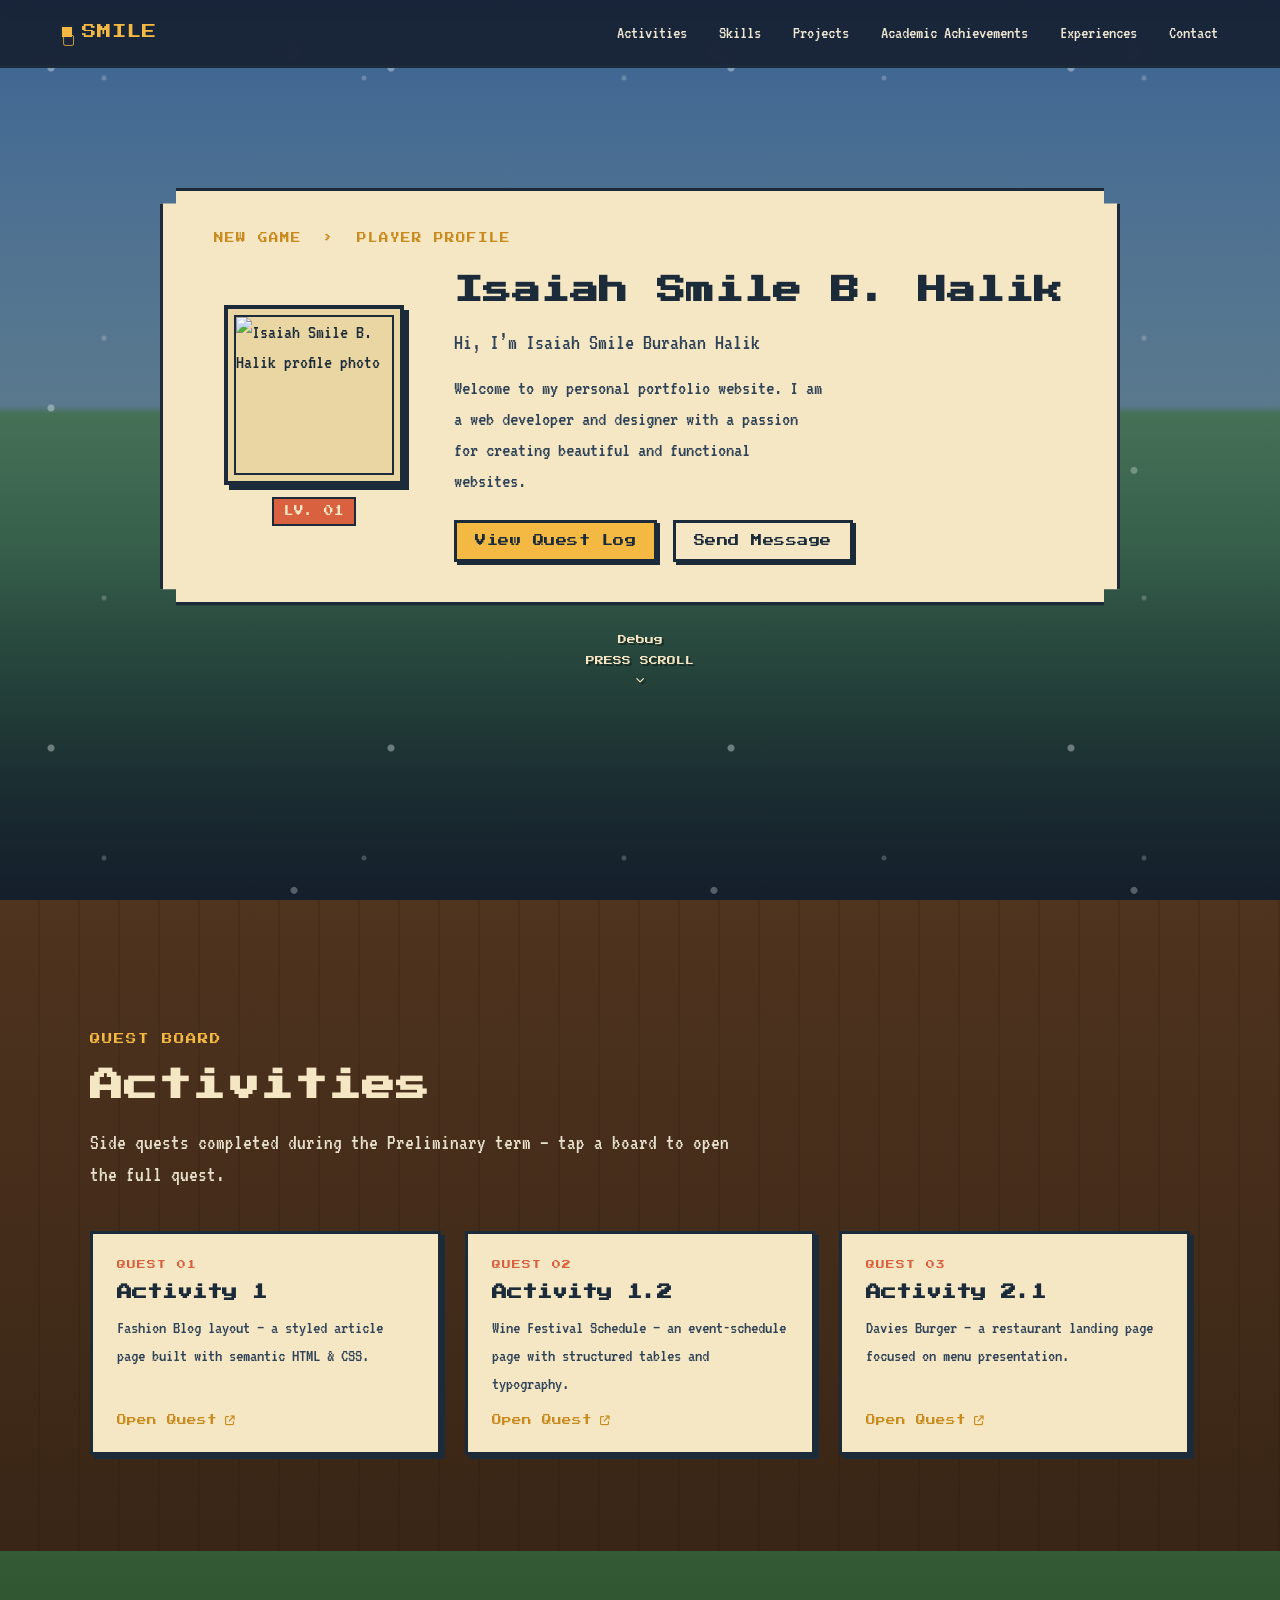
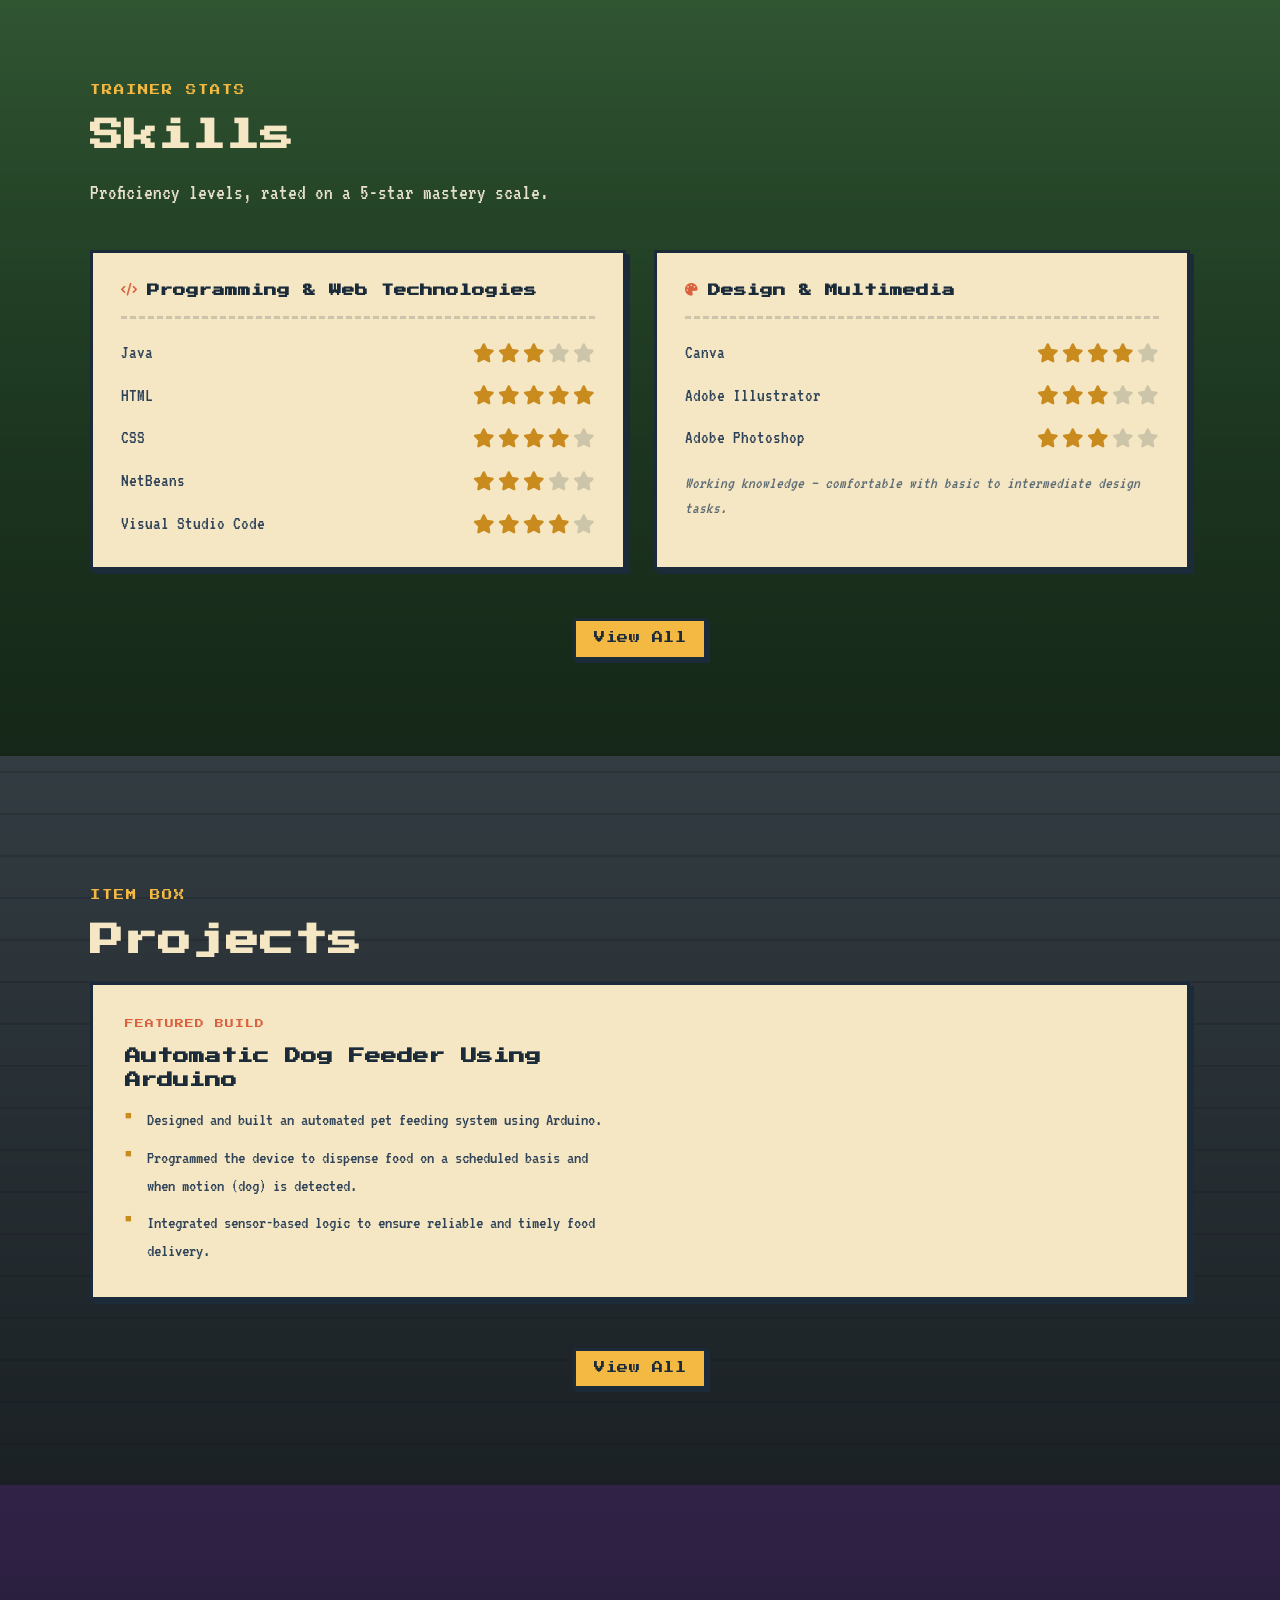
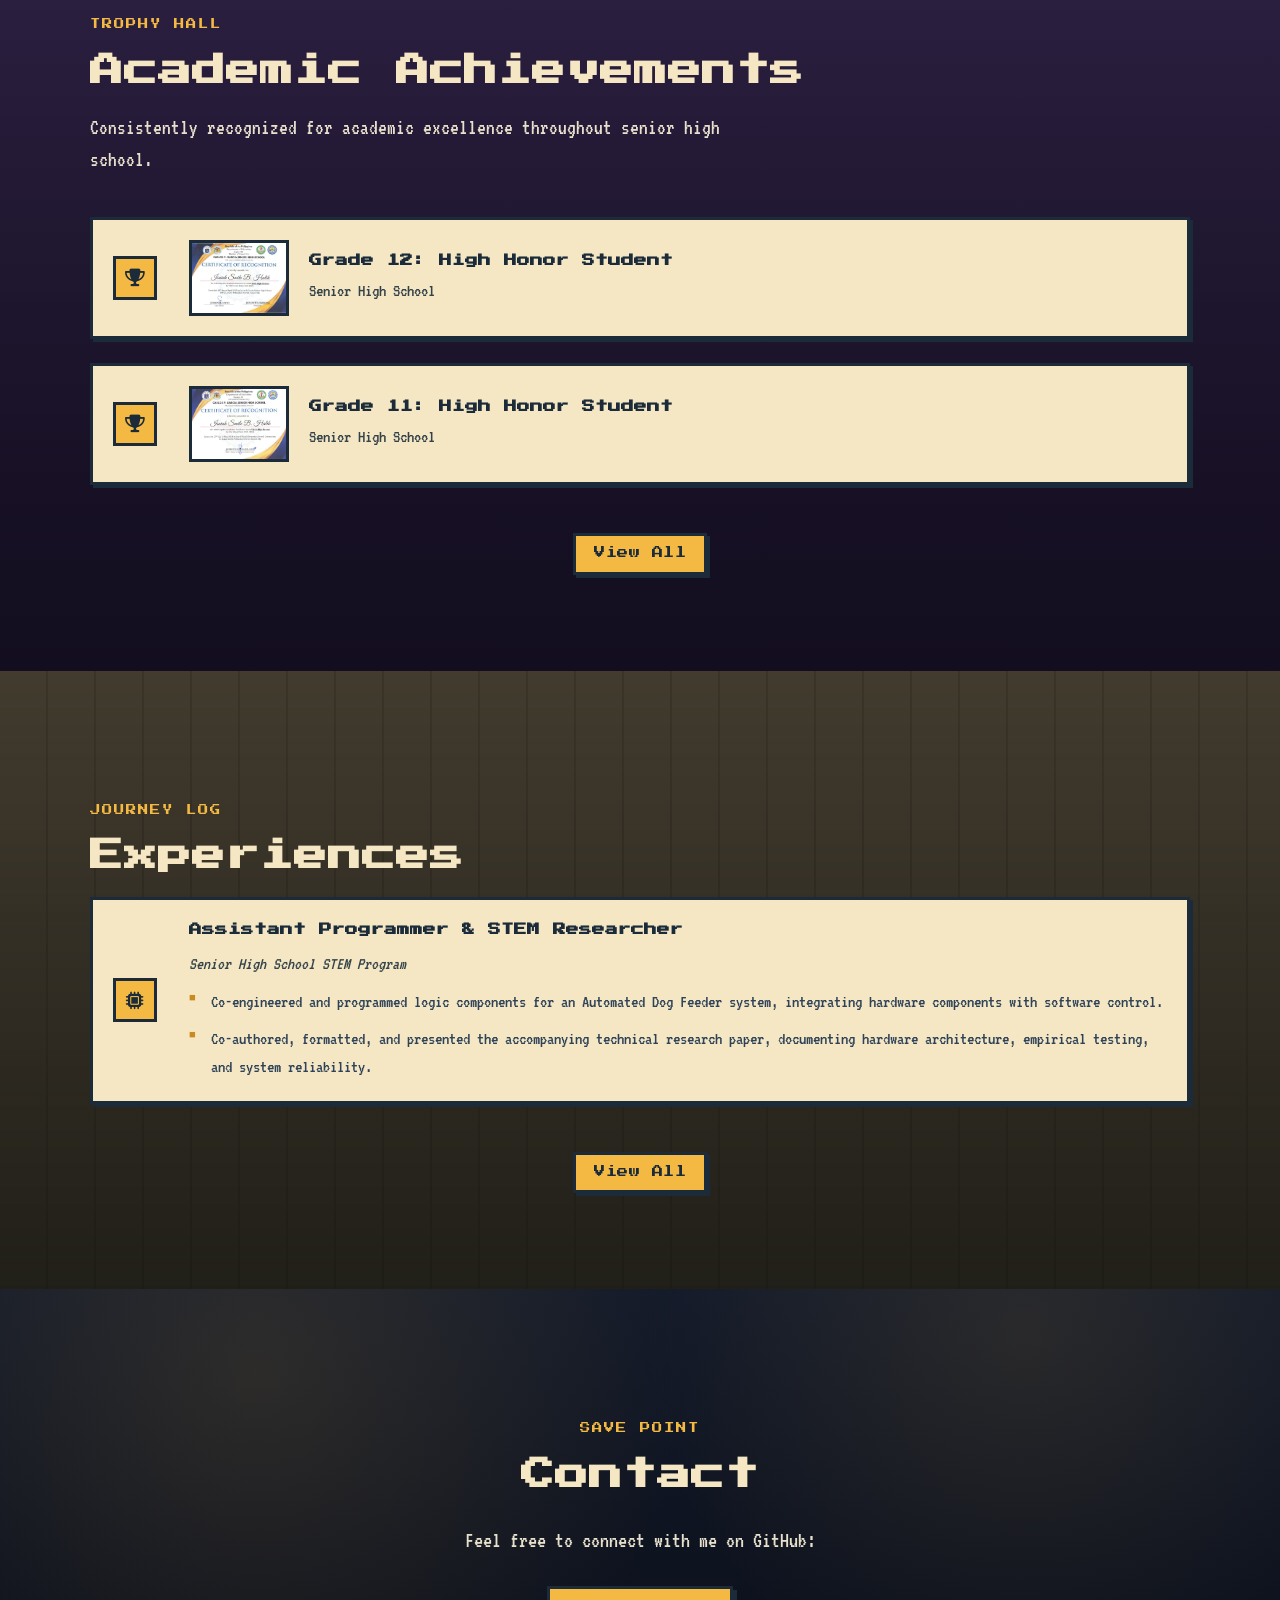
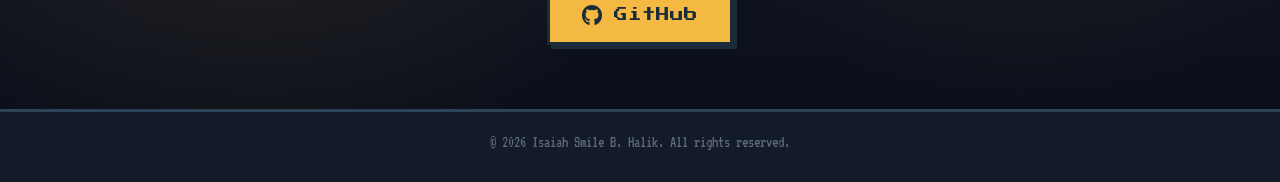
==== index.html @ 8ca6830c "Added pics in achievements. Removed picture placeholder for projects. Fixed issues about 404 error w" ====
<!DOCTYPE html>
<html lang="en">
<head>
<meta charset="UTF-8">
<meta name="viewport" content="width=device-width, initial-scale=1.0">
<title>Isaiah Smile B. Halik — Portfolio</title>

<link rel="preconnect" href="https://fonts.googleapis.com">
<link rel="preconnect" href="https://fonts.gstatic.com" crossorigin>
<link href="https://fonts.googleapis.com/css2?family=Press+Start+2P&family=VT323&display=swap" rel="stylesheet">
<link rel="stylesheet" href="https://cdnjs.cloudflare.com/ajax/libs/font-awesome/6.5.1/css/all.min.css">

<link rel="stylesheet" href="style.css">
</head>
<body>

<!-- ============ NAV ============ -->
<header class="header" id="header">
  <div class="header-inner">
    <a href="#home" class="logo">
      <span class="logo-icon">&#9634;</span>SMILE
    </a>

    <button class="hamburger" id="hamburger" aria-label="Toggle menu" aria-expanded="false">
      <span></span><span></span><span></span>
    </button>

    <nav class="navbar" id="navbar">
      <a href="#activities" class="nav-link">Activities</a>
      <a href="Portfolio/Skills/index.html" class="nav-link">Skills</a>
      <a href="Portfolio/Projects/index.html" class="nav-link">Projects</a>
      <a href="Portfolio/Achievements/index.html" class="nav-link">Academic&nbsp;Achievements</a>
      <a href="Portfolio/Experiences/index.html" class="nav-link">Experiences</a>
      <a href="#contact" class="nav-link">Contact</a>
    </nav>
  </div>
</header>

<main>

<!-- ============ HERO ============ -->
  <section class="hero" id="home">
    <div class="hero-overlay"></div>
    <div class="hero-content">
      <div class="hero-card">
        <div class="pixel-eyebrow">NEW GAME &nbsp;›&nbsp; PLAYER PROFILE</div>

        <div class="hero-grid">
          <div class="hero-portrait">
            <div class="portrait-frame">
              <img src="Portfolio/pictures/mypic.jpg" alt="Isaiah Smile B. Halik profile photo" class="portrait-img">
            </div>
            <div class="portrait-plate">LV. 01</div>
          </div>

          <div class="hero-text">
            <h1 class="hero-name">Isaiah Smile B. Halik</h1>
            <p class="hero-subheading">Hi, I&rsquo;m Isaiah Smile Burahan Halik</p>
            <p class="hero-body">Welcome to my personal portfolio website. I am a web developer and designer with a passion for creating beautiful and functional websites.</p>
            <div class="hero-actions">
              <!-- FIXED: Changed href="#projects" to href="#activities" -->
              <a href="#activities" class="btn btn-primary">View Quest Log</a>
              <a href="#contact" class="btn btn-ghost">Send Message</a>
            </div>
          </div>
        </div>
      </div>
      <div class="scroll-cue">Debug
        <span>PRESS SCROLL</span>
        <i class="fa-solid fa-chevron-down"></i>
      </div>
    </div>
  </section>

  <!-- ============ ACTIVITIES ============ -->
  <section class="activities" id="activities">
    <div class="section-inner">
      <p class="section-eyebrow">QUEST BOARD</p>
      <h2 class="section-title">Activities</h2>
      <p class="section-lede">Side quests completed during the Preliminary term — tap a board to open the full quest.</p>

      <div class="quest-grid">

        <a class="quest-card" href="https://ihalik250000000758-blip.github.io/Prelim/HTML_Activity/Fashion_Blog/FashionBlog.html" target="_blank" rel="noopener noreferrer">
          <div class="quest-tag">QUEST 01</div>
          <h3 class="quest-title">Activity 1</h3>
          <p class="quest-desc">Fashion Blog layout &mdash; a styled article page built with semantic HTML &amp; CSS.</p>
          <span class="quest-link">Open Quest <i class="fa-solid fa-arrow-up-right-from-square"></i></span>
        </a>

        <a class="quest-card" href="https://ihalik250000000758-blip.github.io/Prelim/HTML_Activity/WineFestivalSchedule/" target="_blank" rel="noopener noreferrer">
          <div class="quest-tag">QUEST 02</div>
          <h3 class="quest-title">Activity 1.2</h3>
          <p class="quest-desc">Wine Festival Schedule &mdash; an event-schedule page with structured tables and typography.</p>
          <span class="quest-link">Open Quest <i class="fa-solid fa-arrow-up-right-from-square"></i></span>
        </a>

        <a class="quest-card" href="https://ihalik250000000758-blip.github.io/Prelim/HTML_Activity/DaviesBurger/" target="_blank" rel="noopener noreferrer">
          <div class="quest-tag">QUEST 03</div>
          <h3 class="quest-title">Activity 2.1</h3>
          <p class="quest-desc">Davies Burger &mdash; a restaurant landing page focused on menu presentation.</p>
          <span class="quest-link">Open Quest <i class="fa-solid fa-arrow-up-right-from-square"></i></span>
        </a>

      </div>
    </div>
  </section>

  <!-- ============ SKILLS ============ -->
  <section class="skills" id="skills">
    <div class="creature-layer" id="creature-layer" aria-hidden="true"></div>

    <div class="section-inner">
      <p class="section-eyebrow">TRAINER STATS</p>
      <h2 class="section-title">Skills</h2>
      <p class="section-lede">Proficiency levels, rated on a 5-star mastery scale.</p>

      <div class="skills-columns">

        <div class="skill-panel">
          <h3 class="skill-panel-title"><i class="fa-solid fa-code"></i> Programming &amp; Web Technologies</h3>
          <ul class="skill-list">
            <li class="skill-row">
              <span class="skill-name">Java</span>
              <span class="stars" data-rating="3" aria-label="3 out of 5"></span>
            </li>
            <li class="skill-row">
              <span class="skill-name">HTML</span>
              <span class="stars" data-rating="5" aria-label="5 out of 5"></span>
            </li>
            <li class="skill-row">
              <span class="skill-name">CSS</span>
              <span class="stars" data-rating="4" aria-label="4 out of 5"></span>
            </li>
            <li class="skill-row">
              <span class="skill-name">NetBeans</span>
              <span class="stars" data-rating="3" aria-label="3 out of 5"></span>
            </li>
            <li class="skill-row">
              <span class="skill-name">Visual Studio Code</span>
              <span class="stars" data-rating="4" aria-label="4 out of 5"></span>
            </li>
          </ul>
        </div>

        <div class="skill-panel">
          <h3 class="skill-panel-title"><i class="fa-solid fa-palette"></i> Design &amp; Multimedia</h3>
          <ul class="skill-list">
            <li class="skill-row">
              <span class="skill-name">Canva</span>
              <span class="stars" data-rating="4" aria-label="4 out of 5"></span>
            </li>
            <li class="skill-row">
              <span class="skill-name">Adobe Illustrator</span>
              <span class="stars" data-rating="3" aria-label="3 out of 5"></span>
            </li>
            <li class="skill-row">
              <span class="skill-name">Adobe Photoshop</span>
              <span class="stars" data-rating="3" aria-label="3 out of 5"></span>
            </li>
          </ul>
          <p class="skill-note">Working knowledge — comfortable with basic to intermediate design tasks.</p>
        </div>

      </div>

      <div class="section-cta">
        <a href="Portfolio/Skills/index.html" class="btn btn-primary">View All</a>
      </div>
    </div>
  </section>

  <!-- ============ PROJECTS ============ -->
  <section class="projects" id="projects">
    <div class="section-inner">
      <p class="section-eyebrow">ITEM BOX</p>
      <h2 class="section-title">Projects</h2>

      <div class="project-feature">
        <div class="project-info">
          <span class="project-badge">FEATURED BUILD</span>
          <h3 class="project-title">Automatic Dog Feeder Using Arduino</h3>
          <ul class="project-bullets">
            <li>Designed and built an automated pet feeding system using Arduino.</li>
            <li>Programmed the device to dispense food on a scheduled basis and when motion (dog) is detected.</li>
            <li>Integrated sensor-based logic to ensure reliable and timely food delivery.</li>
          </ul>
        </div>
      </div>

      <div class="section-cta">
        <a href="Portfolio/Projects/index.html" class="btn btn-primary">View All</a>
      </div>
    </div>
  </section>

  <!-- ============ ACADEMIC ACHIEVEMENTS ============ -->
  <section class="achievements" id="achievements">
    <div class="section-inner">
      <p class="section-eyebrow">TROPHY HALL</p>
      <h2 class="section-title">Academic Achievements</h2>
      <p class="section-lede">Consistently recognized for academic excellence throughout senior high school.</p>

      <ol class="timeline">
        <li class="timeline-item">
          <div class="timeline-marker"><i class="fa-solid fa-trophy"></i></div>
          <div class="timeline-image">
            <img src="Portfolio/Pictures/g12.jpg" alt="Grade 12 certificate">
          </div>
          <div class="timeline-body">
            <h3 class="timeline-title">Grade 12: High Honor Student</h3>
            <p class="timeline-desc">Senior High School</p>
          </div>
        </li>
        <li class="timeline-item">
          <div class="timeline-marker"><i class="fa-solid fa-trophy"></i></div>
          <div class="timeline-image">
            <img src="Portfolio/Pictures/g11.jpg" alt="Grade 11 certificate">
          </div>
          <div class="timeline-body">
            <h3 class="timeline-title">Grade 11: High Honor Student</h3>
            <p class="timeline-desc">Senior High School</p>
          </div>
        </li>
      </ol>

      <div class="section-cta">
        <a href="Portfolio/Achievements/index.html" class="btn btn-primary">View All</a>
      </div>
    </div>
  </section>

  <!-- ============ EXPERIENCES ============ -->
  <section class="experiences" id="experiences">
    <div class="section-inner">
      <p class="section-eyebrow">JOURNEY LOG</p>
      <h2 class="section-title">Experiences</h2>

      <ol class="timeline timeline--exp">
        <li class="timeline-item">
          <div class="timeline-marker"><i class="fa-solid fa-microchip"></i></div>
          <div class="timeline-body">
            <div class="timeline-head">
              <h3 class="timeline-title">Assistant Programmer &amp; STEM Researcher</h3>
            </div>
            <p class="timeline-org">Senior High School STEM Program</p>
            <ul class="project-bullets">
              <li>Co-engineered and programmed logic components for an Automated Dog Feeder system, integrating hardware components with software control.</li>
              <li>Co-authored, formatted, and presented the accompanying technical research paper, documenting hardware architecture, empirical testing, and system reliability.</li>
            </ul>
          </div>
        </li>
      </ol>

      <div class="section-cta">
        <a href="Portfolio/Experiences/index.html" class="btn btn-primary">View All</a>
      </div>
    </div>
  </section>

  <!-- ============ CONTACT ============ -->
  <section class="contact" id="contact">
    <div class="section-inner contact-inner">
      <p class="section-eyebrow">SAVE POINT</p>
      <h2 class="section-title">Contact</h2>
      <p class="contact-text">Feel free to connect with me on GitHub:</p>
      <a href="https://github.com/ihalik250000000758-blip" target="_blank" rel="noopener noreferrer" class="github-btn">
        <i class="fa-brands fa-github"></i>
        <span>GitHub</span>
      </a>
    </div>
  </section>

</main>

<footer class="site-footer">
  <p>&copy; 2026 Isaiah Smile B. Halik. All rights reserved.</p>
</footer>

<script src="script.js"></script>
</body>
</html>
---- style.css ----
/* ===================================================================
   TOKENS
=================================================================== */
:root {
  --sky-top:      #4E86C6;
  --sky-bottom:   #9FD1E8;
  --grass-dark:   #2F6B3E;
  --grass:        #4C9A57;
  --grass-light:  #78C27B;
  --parchment:    #F5E7C4;
  --parchment-2:  #EAD6A3;
  --ink:          #1B2B3A;
  --ink-soft:     #2E4258;
  --gold:         #F4B942;
  --gold-dark:    #C98A1E;
  --ember:        #D9613F;
  --stone:        #5C6B73;
  --stone-dark:   #34424A;
  --dusk:         #3A2C56;
  --dusk-2:       #5A4180;
  --night:        #131A2A;
  --paper-line:   rgba(27, 43, 58, 0.18);

  --font-display: 'Press Start 2P', monospace;
  --font-body:    'VT323', monospace;

  --radius-px: 0px;
  --shadow-pixel: 4px 4px 0 var(--ink);
  --shadow-pixel-sm: 3px 3px 0 var(--ink);

  --nav-height: 68px;
}

/* ===================================================================
   RESET
=================================================================== */
*, *::before, *::after { box-sizing: border-box; }
html { scroll-behavior: smooth; }
body {
  margin: 0;
  font-family: var(--font-body);
  font-size: 20px;
  line-height: 1.5;
  color: var(--ink);
  background: var(--night);
  overflow-x: hidden;
}
img { max-width: 100%; display: block; }
a { color: inherit; text-decoration: none; }
ul, ol { margin: 0; padding: 0; list-style: none; }
h1, h2, h3, p { margin: 0; }
button { font-family: inherit; cursor: pointer; }

@media (prefers-reduced-motion: reduce) {
  *, *::before, *::after { animation-duration: 0.001ms !important; animation-iteration-count: 1 !important; transition-duration: 0.001ms !important; }
  html { scroll-behavior: auto; }
}

:focus-visible {
  outline: 3px solid var(--gold);
  outline-offset: 2px;
}

/* ===================================================================
   PIXEL PANEL UTILITY — the signature element
   A game "textbox" frame: dark ink border, offset hard shadow,
   notch cut from the corner like classic RPG dialog windows.
=================================================================== */
.pixel-panel {
  position: relative;
  background: var(--parchment);
  border: 3px solid var(--ink);
  box-shadow: var(--shadow-pixel);
  clip-path: polygon(
    0 12px, 12px 12px, 12px 0,
    calc(100% - 12px) 0, calc(100% - 12px) 12px, 100% 12px,
    100% calc(100% - 12px), calc(100% - 12px) calc(100% - 12px), calc(100% - 12px) 100%,
    12px 100%, 12px calc(100% - 12px), 0 calc(100% - 12px)
  );
}

/* ===================================================================
   BUTTONS
=================================================================== */
.btn {
  display: inline-flex;
  align-items: center;
  gap: 0.5em;
  padding: 0.85em 1.6em;
  font-family: var(--font-display);
  font-size: 0.7rem;
  letter-spacing: 0.5px;
  border: 3px solid var(--ink);
  box-shadow: var(--shadow-pixel-sm);
  transition: transform 0.12s ease, box-shadow 0.12s ease;
  cursor: pointer;
}
.btn:hover { transform: translate(-2px, -2px); box-shadow: 6px 6px 0 var(--ink); }
.btn:active { transform: translate(1px, 1px); box-shadow: 2px 2px 0 var(--ink); }

.btn-primary { background: var(--gold); color: var(--ink); }
.btn-ghost { background: var(--parchment); color: var(--ink); }

.btn-sm {
  font-size: 0.6rem;
  padding: 0.65em 1.1em;
  box-shadow: 3px 3px 0 var(--ink);
}
.btn-sm:hover { box-shadow: 5px 5px 0 var(--ink); }

/* ===================================================================
   HEADER / NAV
=================================================================== */
.header {
  position: fixed;
  top: 0; left: 0; right: 0;
  z-index: 100;
  height: var(--nav-height);
  background: rgba(19, 26, 42, 0.85);
  backdrop-filter: blur(8px);
  -webkit-backdrop-filter: blur(8px);
  border-bottom: 3px solid var(--ink);
}
.header-inner {
  max-width: 1200px;
  margin: 0 auto;
  height: 100%;
  padding: 0 20px;
  display: flex;
  align-items: center;
  justify-content: space-between;
}
.logo {
  font-family: var(--font-display);
  font-size: 0.9rem;
  color: var(--gold);
  display: flex;
  align-items: center;
  gap: 8px;
  letter-spacing: 1px;
}
.logo-icon {
  display: inline-block;
  width: 14px; height: 14px;
  background: var(--gold);
  border: 2px solid var(--ink);
}
.navbar { display: flex; align-items: center; gap: 28px; }
.nav-link {
  font-family: var(--font-body);
  font-size: 1.15rem;
  color: #EFE7D2;
  position: relative;
  padding: 4px 2px;
  transition: color 0.15s ease;
}
.nav-link::after {
  content: "";
  position: absolute;
  left: 0; bottom: -4px;
  width: 0; height: 3px;
  background: var(--gold);
  transition: width 0.18s ease;
}
.nav-link:hover { color: var(--gold); }
.nav-link:hover::after { width: 100%; }

.hamburger {
  display: none;
  flex-direction: column;
  justify-content: center;
  gap: 5px;
  width: 40px; height: 36px;
  background: transparent;
  border: none;
  padding: 6px;
}
.hamburger span {
  display: block;
  height: 3px;
  background: var(--gold);
  border-radius: 0;
  transition: transform 0.2s ease, opacity 0.2s ease;
}
.hamburger.is-open span:nth-child(1) { transform: translateY(8px) rotate(45deg); }
.hamburger.is-open span:nth-child(2) { opacity: 0; }
.hamburger.is-open span:nth-child(3) { transform: translateY(-8px) rotate(-45deg); }

/* ===================================================================
   SECTION SHARED LAYOUT
=================================================================== */
main section {
  position: relative;
  padding: calc(var(--nav-height) + 64px) 20px 96px;
  overflow: hidden;
}
.section-inner {
  max-width: 1100px;
  margin: 0 auto;
  position: relative;
  z-index: 2;
}
.section-eyebrow {
  font-family: var(--font-display);
  font-size: 0.65rem;
  letter-spacing: 2px;
  color: var(--gold);
  margin-bottom: 14px;
}
.section-title {
  font-family: var(--font-display);
  font-size: clamp(1.4rem, 3vw, 2.1rem);
  color: var(--parchment);
  margin-bottom: 18px;
  line-height: 1.4;
}
.section-lede {
  font-size: 1.35rem;
  max-width: 640px;
  color: #E7E0CC;
  margin-bottom: 40px;
}
.section-cta { margin-top: 48px; display: flex; justify-content: center; }

/* ===================================================================
   HERO
=================================================================== */
.hero {
  min-height: 100vh;
  display: flex;
  align-items: center;
  padding-top: var(--nav-height);
  background-image:
    linear-gradient(180deg, rgba(20, 32, 51, 0.35) 0%, rgba(20, 32, 51, 0.55) 60%, rgba(19,26,42,0.95) 100%),
    linear-gradient(180deg, var(--sky-top) 0%, var(--sky-bottom) 45%, var(--grass-light) 46%, var(--grass) 75%, var(--grass-dark) 100%);
  background-attachment: fixed;
}
.hero-overlay {
  position: absolute;
  inset: 0;
  background-image:
    radial-gradient(circle at 15% 20%, rgba(255,255,255,0.5) 0 3px, transparent 4px),
    radial-gradient(circle at 70% 12%, rgba(255,255,255,0.4) 0 3px, transparent 4px),
    radial-gradient(circle at 40% 30%, rgba(255,255,255,0.3) 0 2px, transparent 3px);
  background-size: 340px 340px, 420px 420px, 260px 260px;
  opacity: 0.7;
  pointer-events: none;
}
.hero-content {
  position: relative;
  z-index: 2;
  width: 100%;
  max-width: 1000px;
  margin: 0 auto;
  padding: 0 20px;
  display: flex;
  flex-direction: column;
  align-items: center;
  gap: 28px;
}
.hero-card {
  width: 100%;
  background: var(--parchment);
  border: 3px solid var(--ink);
  box-shadow: 8px 8px 0 rgba(19,26,42,0.6);
  clip-path: polygon(
    0 16px, 16px 16px, 16px 0,
    calc(100% - 16px) 0, calc(100% - 16px) 16px, 100% 16px,
    100% calc(100% - 16px), calc(100% - 16px) calc(100% - 16px), calc(100% - 16px) 100%,
    16px 100%, 16px calc(100% - 16px), 0 calc(100% - 16px)
  );
  padding: 40px clamp(20px, 4vw, 56px);
}
.pixel-eyebrow {
  font-family: var(--font-display);
  font-size: 0.6rem;
  color: var(--gold-dark);
  letter-spacing: 1px;
  margin-bottom: 24px;
}
.hero-grid {
  display: grid;
  grid-template-columns: 200px 1fr;
  gap: 40px;
  align-items: center;
}
.hero-portrait { display: flex; flex-direction: column; align-items: center; gap: 12px; }
.portrait-frame {
  width: 180px; height: 180px;
  border: 4px solid var(--ink);
  background: var(--parchment-2);
  padding: 6px;
  box-shadow: 5px 5px 0 var(--ink);
}
.portrait-img { width: 100%; height: 100%; object-fit: cover; border: 2px solid var(--ink); }
.portrait-plate {
  font-family: var(--font-display);
  font-size: 0.6rem;
  background: var(--ember);
  color: var(--parchment);
  border: 2px solid var(--ink);
  padding: 5px 10px;
}
.hero-name {
  font-family: var(--font-display);
  font-size: clamp(1.1rem, 3vw, 1.8rem);
  color: var(--ink);
  line-height: 1.5;
  margin-bottom: 14px;
}
.hero-subheading {
  font-size: 1.4rem;
  color: var(--ink-soft);
  margin-bottom: 12px;
}
.hero-body {
  font-size: 1.3rem;
  color: var(--ink-soft);
  max-width: 46ch;
  margin-bottom: 24px;
}
.hero-actions { display: flex; gap: 16px; flex-wrap: wrap; }

.scroll-cue {
  font-family: var(--font-display);
  font-size: 0.55rem;
  color: var(--parchment);
  display: flex;
  flex-direction: column;
  align-items: center;
  gap: 8px;
  animation: bob 1.6s ease-in-out infinite;
  text-shadow: 2px 2px 0 rgba(0,0,0,0.4);
}
@keyframes bob { 0%, 100% { transform: translateY(0); } 50% { transform: translateY(8px); } }

/* ===================================================================
   ACTIVITIES — "quest board", warm wood/tavern biome
=================================================================== */
.activities {
  background:
    linear-gradient(180deg, rgba(30,20,12,0.55), rgba(30,20,12,0.75)),
    repeating-linear-gradient(90deg, #8A5A34 0px, #8A5A34 38px, #7A4E2C 38px, #7A4E2C 40px),
    linear-gradient(180deg, #6E4626 0%, #4B2E18 100%);
}
.quest-grid {
  display: grid;
  grid-template-columns: repeat(3, 1fr);
  gap: 24px;
}
.quest-card {
  background: var(--parchment);
  border: 3px solid var(--ink);
  box-shadow: var(--shadow-pixel);
  padding: 24px;
  display: flex;
  flex-direction: column;
  gap: 10px;
  transition: transform 0.15s ease, box-shadow 0.15s ease;
}
.quest-card:hover { transform: translate(-3px, -3px); box-shadow: 7px 7px 0 var(--ink); }
.quest-tag {
  font-family: var(--font-display);
  font-size: 0.55rem;
  color: var(--ember);
  letter-spacing: 1px;
}
.quest-title {
  font-family: var(--font-display);
  font-size: 0.95rem;
  color: var(--ink);
}
.quest-desc { font-size: 1.15rem; color: var(--ink-soft); flex-grow: 1; }
.quest-link {
  font-family: var(--font-display);
  font-size: 0.6rem;
  color: var(--gold-dark);
  display: inline-flex;
  align-items: center;
  gap: 8px;
  margin-top: 6px;
}

/* ===================================================================
   SKILLS — "training grounds", grass/dirt biome + creature layer
=================================================================== */
.skills {
  background:
    linear-gradient(180deg, rgba(15,26,17,0.55), rgba(15,26,17,0.8)),
    linear-gradient(180deg, #5FA85F 0%, #3E7A44 55%, #2E5C34 100%);
}
.creature-layer {
  position: absolute;
  inset: auto 0 0 0;
  height: 140px;
  z-index: 1;
  pointer-events: none;
  overflow: hidden;
}
/* Example scaffolding class for a future creature sprite:
.creature {
  position: absolute;
  bottom: 12px;
  width: 48px; height: 48px;
  image-rendering: pixelated;
  animation: walk-across linear infinite;
}
@keyframes walk-across {
  from { transform: translateX(-10vw); }
  to   { transform: translateX(110vw); }
}
*/
.skills-columns {
  display: grid;
  grid-template-columns: 1fr 1fr;
  gap: 28px;
}
.skill-panel {
  background: var(--parchment);
  border: 3px solid var(--ink);
  box-shadow: var(--shadow-pixel);
  padding: 28px;
}
.skill-panel-title {
  font-family: var(--font-display);
  font-size: 0.8rem;
  color: var(--ink);
  margin-bottom: 20px;
  display: flex;
  align-items: center;
  gap: 10px;
  border-bottom: 3px dashed var(--paper-line);
  padding-bottom: 16px;
}
.skill-panel-title i { color: var(--ember); }
.skill-list { display: flex; flex-direction: column; gap: 14px; }
.skill-row {
  display: flex;
  align-items: center;
  justify-content: space-between;
  gap: 12px;
  font-size: 1.2rem;
}
.skill-name { color: var(--ink-soft); }
.stars { display: inline-flex; gap: 3px; }
.stars i { color: var(--gold-dark); }
.stars i.star-empty { color: var(--paper-line); }
.skill-note { margin-top: 18px; font-size: 1.05rem; color: var(--stone); font-style: italic; }

/* ===================================================================
   PROJECTS — "workshop / lab", stone biome
=================================================================== */
.projects {
  background:
    linear-gradient(180deg, rgba(10,14,17,0.5), rgba(10,14,17,0.8)),
    repeating-linear-gradient(0deg, #5C6B73 0px, #5C6B73 40px, #4E5B62 40px, #4E5B62 42px),
    linear-gradient(180deg, #46545C 0%, #2E383E 100%);
}
.project-feature {
  background: var(--parchment);
  border: 3px solid var(--ink);
  box-shadow: var(--shadow-pixel);
  display: grid;
  grid-template-columns: 1fr 1fr;
}
.project-image { border-right: 3px solid var(--ink); background: var(--parchment-2); }
.project-image img { width: 100%; height: 100%; object-fit: cover; min-height: 260px; }
.project-info { padding: 32px; display: flex; flex-direction: column; gap: 14px; }
.project-badge {
  font-family: var(--font-display);
  font-size: 0.55rem;
  color: var(--ember);
  letter-spacing: 1px;
}
.project-title { font-family: var(--font-display); font-size: 1rem; color: var(--ink); line-height: 1.5; }
.project-bullets { display: flex; flex-direction: column; gap: 10px; }
.project-bullets li {
  font-size: 1.15rem;
  color: var(--ink-soft);
  padding-left: 22px;
  position: relative;
}
.project-bullets li::before {
  content: "\25A0";
  position: absolute;
  left: 0; top: 2px;
  color: var(--gold-dark);
  font-size: 0.7rem;
}

/* ===================================================================
   ACHIEVEMENTS — "trophy hall", dusk/purple biome
=================================================================== */
.achievements {
  background:
    linear-gradient(180deg, rgba(15,10,25,0.55), rgba(15,10,25,0.8)),
    linear-gradient(180deg, #5A4180 0%, #3A2C56 60%, #221A38 100%);
}
.timeline { display: flex; flex-direction: column; gap: 24px; }
.timeline-item {
  display: grid;
  grid-template-columns: 56px auto 1fr;
  gap: 20px;
  align-items: center;
  background: var(--parchment);
  border: 3px solid var(--ink);
  box-shadow: var(--shadow-pixel-sm);
  padding: 20px;
}
.timeline-marker {
  width: 44px; height: 44px;
  display: flex; align-items: center; justify-content: center;
  background: var(--gold);
  border: 3px solid var(--ink);
  color: var(--ink);
  font-size: 1.1rem;
}
.timeline-image {
  width: 100px; height: 76px;
  border: 3px solid var(--ink);
  overflow: hidden;
  background: var(--parchment-2);
}
.timeline-image img { width: 100%; height: 100%; object-fit: cover; }
.timeline-title { font-family: var(--font-display); font-size: 0.8rem; color: var(--ink); margin-bottom: 6px; line-height: 1.5; }
.timeline-desc { font-size: 1.15rem; color: var(--stone-dark); }

/* Experience timeline variant: no image column */
.timeline--exp .timeline-item { grid-template-columns: 56px 1fr; }
.timeline-head { display: flex; flex-wrap: wrap; justify-content: space-between; gap: 8px; margin-bottom: 6px; }
.timeline-date { font-family: var(--font-body); font-size: 1.05rem; color: var(--ember); white-space: nowrap; }
.timeline-org { font-size: 1.1rem; color: var(--stone-dark); margin-bottom: 10px; font-style: italic; }

/* ===================================================================
   EXPERIENCES — "journey path", road/dungeon biome
=================================================================== */
.experiences {
  background:
    linear-gradient(180deg, rgba(10,12,10,0.5), rgba(10,12,10,0.8)),
    repeating-linear-gradient(90deg, #7A6A52 0px, #7A6A52 46px, #6A5B45 46px, #6A5B45 48px),
    linear-gradient(180deg, #4A3F2E 0%, #2C2419 100%);
}

/* ===================================================================
   CONTACT — "save point", night sky biome
=================================================================== */
.contact {
  background:
    radial-gradient(circle at 20% 20%, rgba(244,185,66,0.12), transparent 40%),
    radial-gradient(circle at 80% 10%, rgba(244,185,66,0.1), transparent 35%),
    linear-gradient(180deg, var(--night) 0%, #0B0F1A 100%);
  text-align: center;
  padding-bottom: 64px;
}
.contact-inner { display: flex; flex-direction: column; align-items: center; }
.contact .section-title { margin-bottom: 8px; }
.contact-text { font-size: 1.4rem; color: #E7E0CC; margin: 18px 0 28px; }
.github-btn {
  display: inline-flex;
  align-items: center;
  gap: 12px;
  padding: 16px 32px;
  background: var(--gold);
  color: var(--ink);
  border: 3px solid var(--ink);
  box-shadow: var(--shadow-pixel);
  font-family: var(--font-display);
  font-size: 0.85rem;
  transition: transform 0.15s ease, box-shadow 0.15s ease;
}
.github-btn i { font-size: 1.3rem; }
.github-btn:hover { transform: translate(-3px, -3px); box-shadow: 7px 7px 0 var(--ink); }
.github-btn:active { transform: translate(1px, 1px); box-shadow: 2px 2px 0 var(--ink); }

/* ===================================================================
   FOOTER
=================================================================== */
.site-footer {
  background: var(--night);
  color: var(--stone);
  text-align: center;
  font-size: 1rem;
  padding: 18px 20px 28px;
  border-top: 3px solid var(--ink-soft);
}

/* ===================================================================
   SUBPAGES (skills.html / projects.html / achievements.html)
   Reuses the same tokens, biomes, and pixel-panel language as the
   one-page site so every "View All" page feels like the same game.
=================================================================== */
.subpage-hero {
  min-height: 46vh;
  display: flex;
  align-items: flex-end;
  padding: calc(var(--nav-height) + 40px) 20px 56px;
  position: relative;
}
.subpage-hero.biome-skills {
  background: linear-gradient(180deg, rgba(15,26,17,0.55), rgba(15,26,17,0.85)),
              linear-gradient(180deg, #5FA85F 0%, #3E7A44 55%, #2E5C34 100%);
}
.subpage-hero.biome-projects {
  background: linear-gradient(180deg, rgba(10,14,17,0.5), rgba(10,14,17,0.85)),
              repeating-linear-gradient(0deg, #5C6B73 0px, #5C6B73 40px, #4E5B62 40px, #4E5B62 42px),
              linear-gradient(180deg, #46545C 0%, #2E383E 100%);
}
.subpage-hero.biome-achievements {
  background: linear-gradient(180deg, rgba(15,10,25,0.55), rgba(15,10,25,0.85)),
              linear-gradient(180deg, #5A4180 0%, #3A2C56 60%, #221A38 100%);
}
.subpage-hero.biome-experiences {
  background: linear-gradient(180deg, rgba(10,12,10,0.5), rgba(10,12,10,0.85)),
              repeating-linear-gradient(90deg, #7A6A52 0px, #7A6A52 46px, #6A5B45 46px, #6A5B45 48px),
              linear-gradient(180deg, #4A3F2E 0%, #2C2419 100%);
}
.subpage-hero-inner { max-width: 1100px; margin: 0 auto; width: 100%; }
.back-link {
  display: inline-flex;
  align-items: center;
  gap: 8px;
  font-family: var(--font-display);
  font-size: 0.6rem;
  color: var(--gold);
  margin-bottom: 20px;
  transition: transform 0.15s ease;
}
.back-link:hover { transform: translateX(-4px); color: var(--parchment); }

.subpage-body {
  background: var(--night);
  padding: 56px 20px 96px;
}
.subpage-body-inner { max-width: 1100px; margin: 0 auto; }

/* Full skills listing: stacks the same .skill-panel cards used on the
   homepage, one per category, so add a new panel per category to extend. */
.skills-full { display: flex; flex-direction: column; gap: 28px; }

/* Full projects listing: same visual language as .project-feature,
   but as a repeatable grid — duplicate .project-card-full to add more. */
.projects-full {
  display: grid;
  grid-template-columns: 1fr 1fr;
  gap: 28px;
}
.project-card-full {
  background: var(--parchment);
  border: 3px solid var(--ink);
  box-shadow: var(--shadow-pixel);
  display: flex;
  flex-direction: column;
}
.project-card-full .project-image { border-right: none; border-bottom: 3px solid var(--ink); }
.project-card-full .project-image img { min-height: 200px; }
.project-card-full .project-info { padding: 28px; }

/* Full achievements listing reuses .timeline / .timeline-item as-is —
   just add more <li class="timeline-item"> entries to extend it. */

@media (max-width: 860px) {
  .projects-full { grid-template-columns: 1fr; }
}

/* ===================================================================
   ICON CARD GRID
   Shared card component for the View All pages: icon badge, title,
   short description, and either a 5-star rating (Skills) or a small
   meta tag (date/category — Projects, Achievements, Experiences).
=================================================================== */
.icon-card-grid {
  display: grid;
  grid-template-columns: repeat(3, 1fr);
  gap: 22px;
}
.icon-card {
  background: var(--parchment);
  border: 3px solid var(--ink);
  box-shadow: var(--shadow-pixel-sm);
  padding: 24px;
  display: flex;
  flex-direction: column;
  gap: 12px;
  transition: transform 0.15s ease, box-shadow 0.15s ease;
}
.icon-card:hover { transform: translate(-3px, -3px); box-shadow: 6px 6px 0 var(--ink); }
.icon-card-badge {
  width: 52px; height: 52px;
  display: flex; align-items: center; justify-content: center;
  background: var(--parchment-2);
  border: 3px solid var(--ink);
  color: var(--ink);
  font-size: 1.3rem;
}
.icon-card-title {
  font-family: var(--font-display);
  font-size: 0.8rem;
  color: var(--ink);
  line-height: 1.5;
}
.icon-card-desc {
  font-size: 1.15rem;
  color: var(--ink-soft);
  flex-grow: 1;
}
.icon-card-tag {
  display: inline-flex;
  align-self: flex-start;
  font-family: var(--font-body);
  font-size: 1rem;
  color: var(--parchment);
  background: var(--ink-soft);
  border: 2px solid var(--ink);
  padding: 3px 10px;
}
.icon-card .stars { margin-top: 2px; }
.icon-card-subtitle {
  font-size: 1.05rem;
  color: var(--stone-dark);
  font-style: italic;
  margin-top: -6px;
}
.icon-card-actions { margin-top: 6px; }
.icon-card-bullets { display: flex; flex-direction: column; gap: 8px; }
.icon-card-bullets li {
  font-size: 1.1rem;
  color: var(--ink-soft);
  padding-left: 20px;
  position: relative;
}
.icon-card-bullets li::before {
  content: "\25A0";
  position: absolute;
  left: 0; top: 3px;
  color: var(--gold-dark);
  font-size: 0.6rem;
}

@media (max-width: 860px) {
  .icon-card-grid { grid-template-columns: 1fr 1fr; }
}
@media (max-width: 600px) {
  .icon-card-grid { grid-template-columns: 1fr; }
}

/* ===================================================================
   TAG CHIPS — shared pill component for skills/project keywords
=================================================================== */
.tag-list { display: flex; flex-wrap: wrap; gap: 10px; }
.tag-chip {
  display: inline-flex;
  align-items: center;
  gap: 7px;
  font-family: var(--font-body);
  font-size: 1.05rem;
  color: var(--ink);
  background: var(--parchment-2);
  border: 2px solid var(--ink);
  padding: 6px 12px;
  transition: transform 0.12s ease, background 0.12s ease;
}
.tag-chip i { color: var(--ember); font-size: 0.85rem; }
.tag-chip:hover { transform: translate(-2px, -2px); background: var(--gold); }

/* Skills page: category sections, each holding a grid of individual skill cards */
.skill-category-block {
  margin-bottom: 44px;
}
.skill-category-block:last-child {
  margin-bottom: 0;
}
.skill-category-head {
  display: flex;
  align-items: center;
  gap: 12px;
  margin-bottom: 22px;
  padding-bottom: 18px;
  border-bottom: 3px dashed rgba(231, 224, 204, 0.3);
}
.skill-category-icon {
  width: 44px; height: 44px;
  display: flex; align-items: center; justify-content: center;
  background: var(--gold);
  border: 3px solid var(--ink);
  color: var(--ink);
  font-size: 1.1rem;
  flex-shrink: 0;
}
.skill-category-title { font-family: var(--font-display); font-size: 0.85rem; color: var(--parchment); line-height: 1.5; }
.skill-category-desc { font-size: 1.1rem; color: #C9C1AA; margin-top: 4px; }

/* ===================================================================
   CERTIFICATE CARD — Achievements page
=================================================================== */
.cert-grid {
  display: grid;
  grid-template-columns: repeat(2, 1fr);
  gap: 26px;
}
.cert-card {
  background: var(--parchment);
  border: 3px solid var(--ink);
  box-shadow: var(--shadow-pixel);
  display: flex;
  flex-direction: column;
  overflow: hidden;
}
.cert-image {
  aspect-ratio: 4 / 3;
  background: var(--parchment-2);
  border-bottom: 3px solid var(--ink);
  overflow: hidden;
}
.cert-image img { width: 100%; height: 100%; object-fit: cover; }
.cert-body { padding: 24px; display: flex; flex-direction: column; gap: 10px; flex-grow: 1; }
.cert-title { font-family: var(--font-display); font-size: 0.8rem; color: var(--ink); line-height: 1.5; }
.cert-meta { display: flex; flex-direction: column; gap: 4px; font-size: 1.1rem; color: var(--stone-dark); }
.cert-meta-row { display: flex; align-items: center; gap: 8px; }
.cert-meta-row i { color: var(--ember); width: 16px; text-align: center; }
.cert-actions { margin-top: auto; padding-top: 14px; }

@media (max-width: 860px) {
  .cert-grid { grid-template-columns: 1fr; }
}

/* ===================================================================
   RESPONSIVE
=================================================================== */
@media (max-width: 860px) {
  .hero-grid { grid-template-columns: 1fr; text-align: center; }
  .hero-portrait { order: -1; }
  .hero-actions { justify-content: center; }
  .quest-grid { grid-template-columns: 1fr; }
  .skills-columns { grid-template-columns: 1fr; }
  .project-feature { grid-template-columns: 1fr; }
  .project-image { border-right: none; border-bottom: 3px solid var(--ink); }
  .project-image img { min-height: 200px; }
}

@media (max-width: 720px) {
  .hamburger { display: flex; }
  .navbar {
    position: absolute;
    top: 100%;
    left: 0; right: 0;
    background: rgba(19, 26, 42, 0.97);
    border-bottom: 3px solid var(--ink);
    flex-direction: column;
    align-items: flex-start;
    gap: 0;
    max-height: 0;
    overflow: hidden;
    transition: max-height 0.25s ease;
  }
  .navbar.is-open { max-height: 480px; }
  .nav-link { width: 100%; padding: 14px 24px; border-bottom: 1px solid rgba(255,255,255,0.08); }
  .nav-link::after { display: none; }

  .timeline-item { grid-template-columns: 1fr; text-align: left; }
  .timeline-marker { margin-bottom: 4px; }
  .timeline-image { width: 100%; height: 140px; }
  .timeline--exp .timeline-item { grid-template-columns: 1fr; }
}

@media (max-width: 480px) {
  body { font-size: 18px; }
  main section { padding: calc(var(--nav-height) + 40px) 16px 72px; }
  .hero-card { padding: 28px 20px; }
  .btn { font-size: 0.6rem; padding: 0.8em 1.2em; }
}
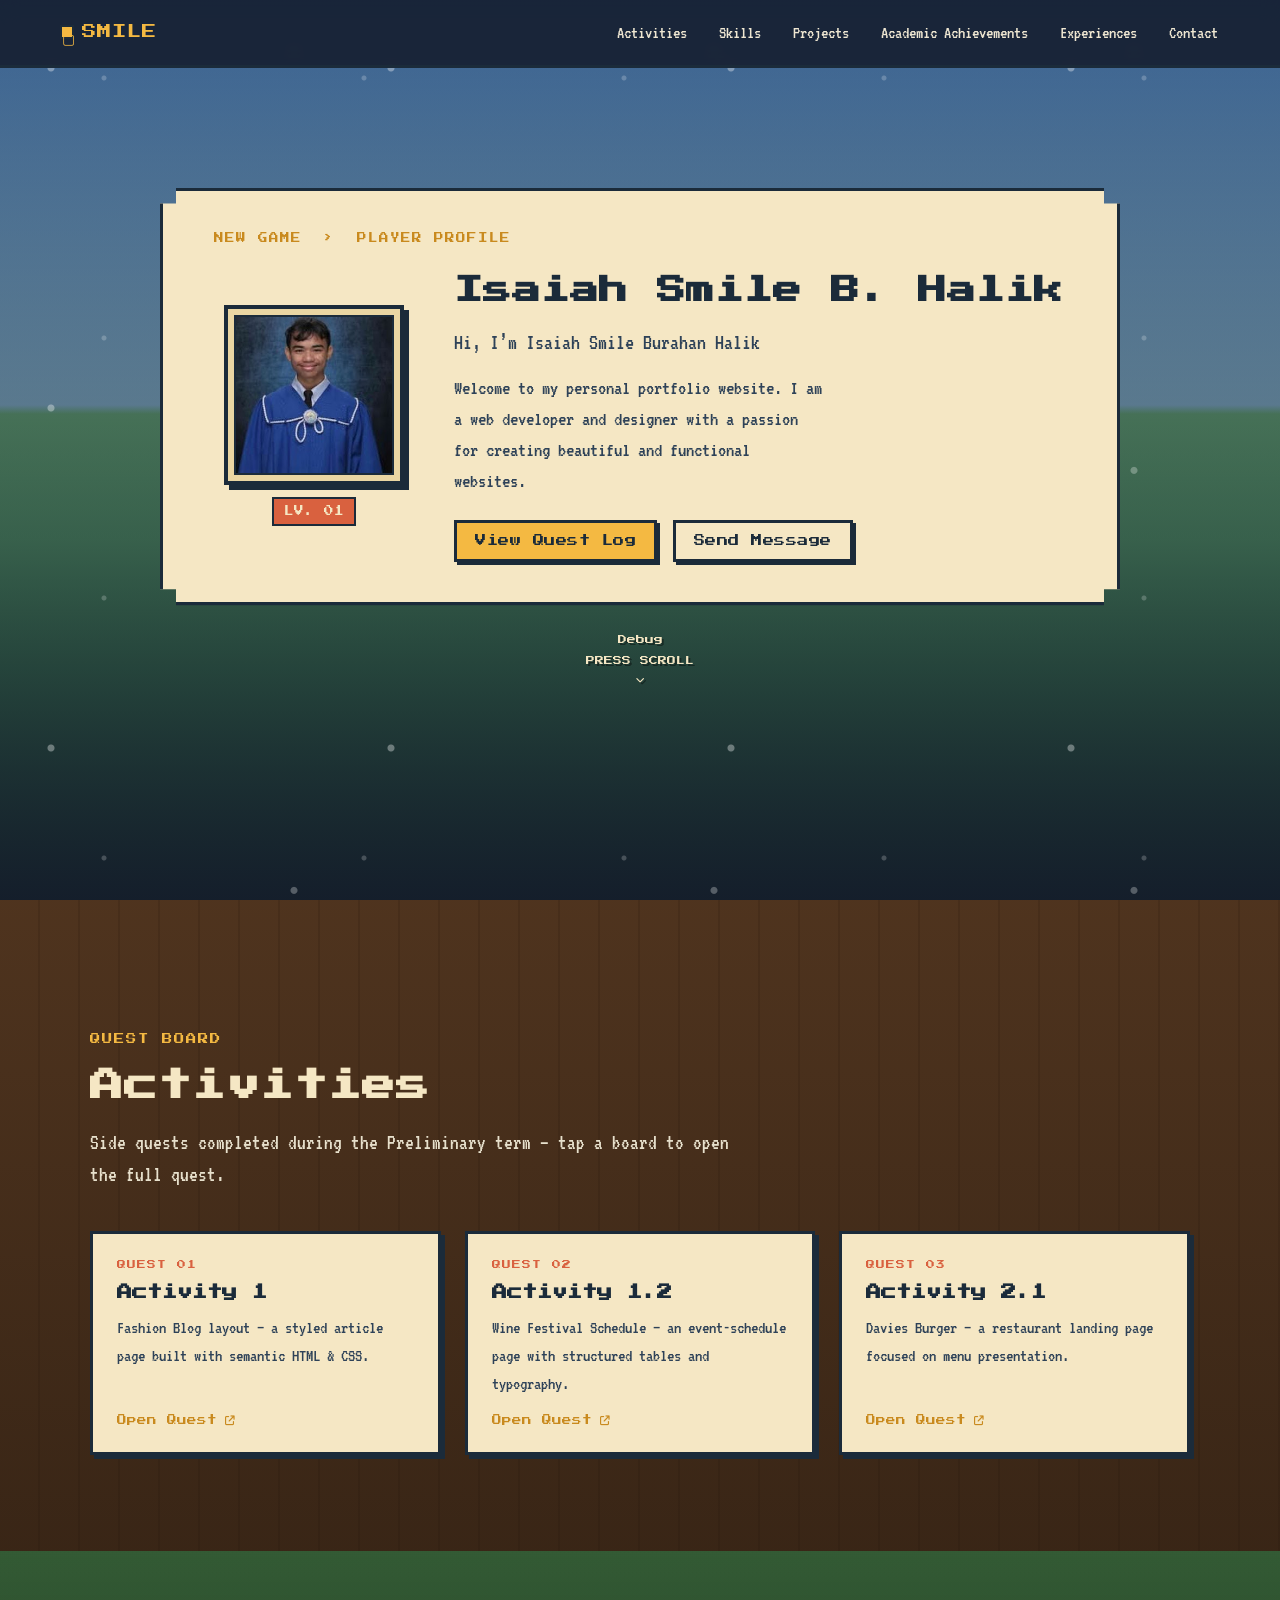
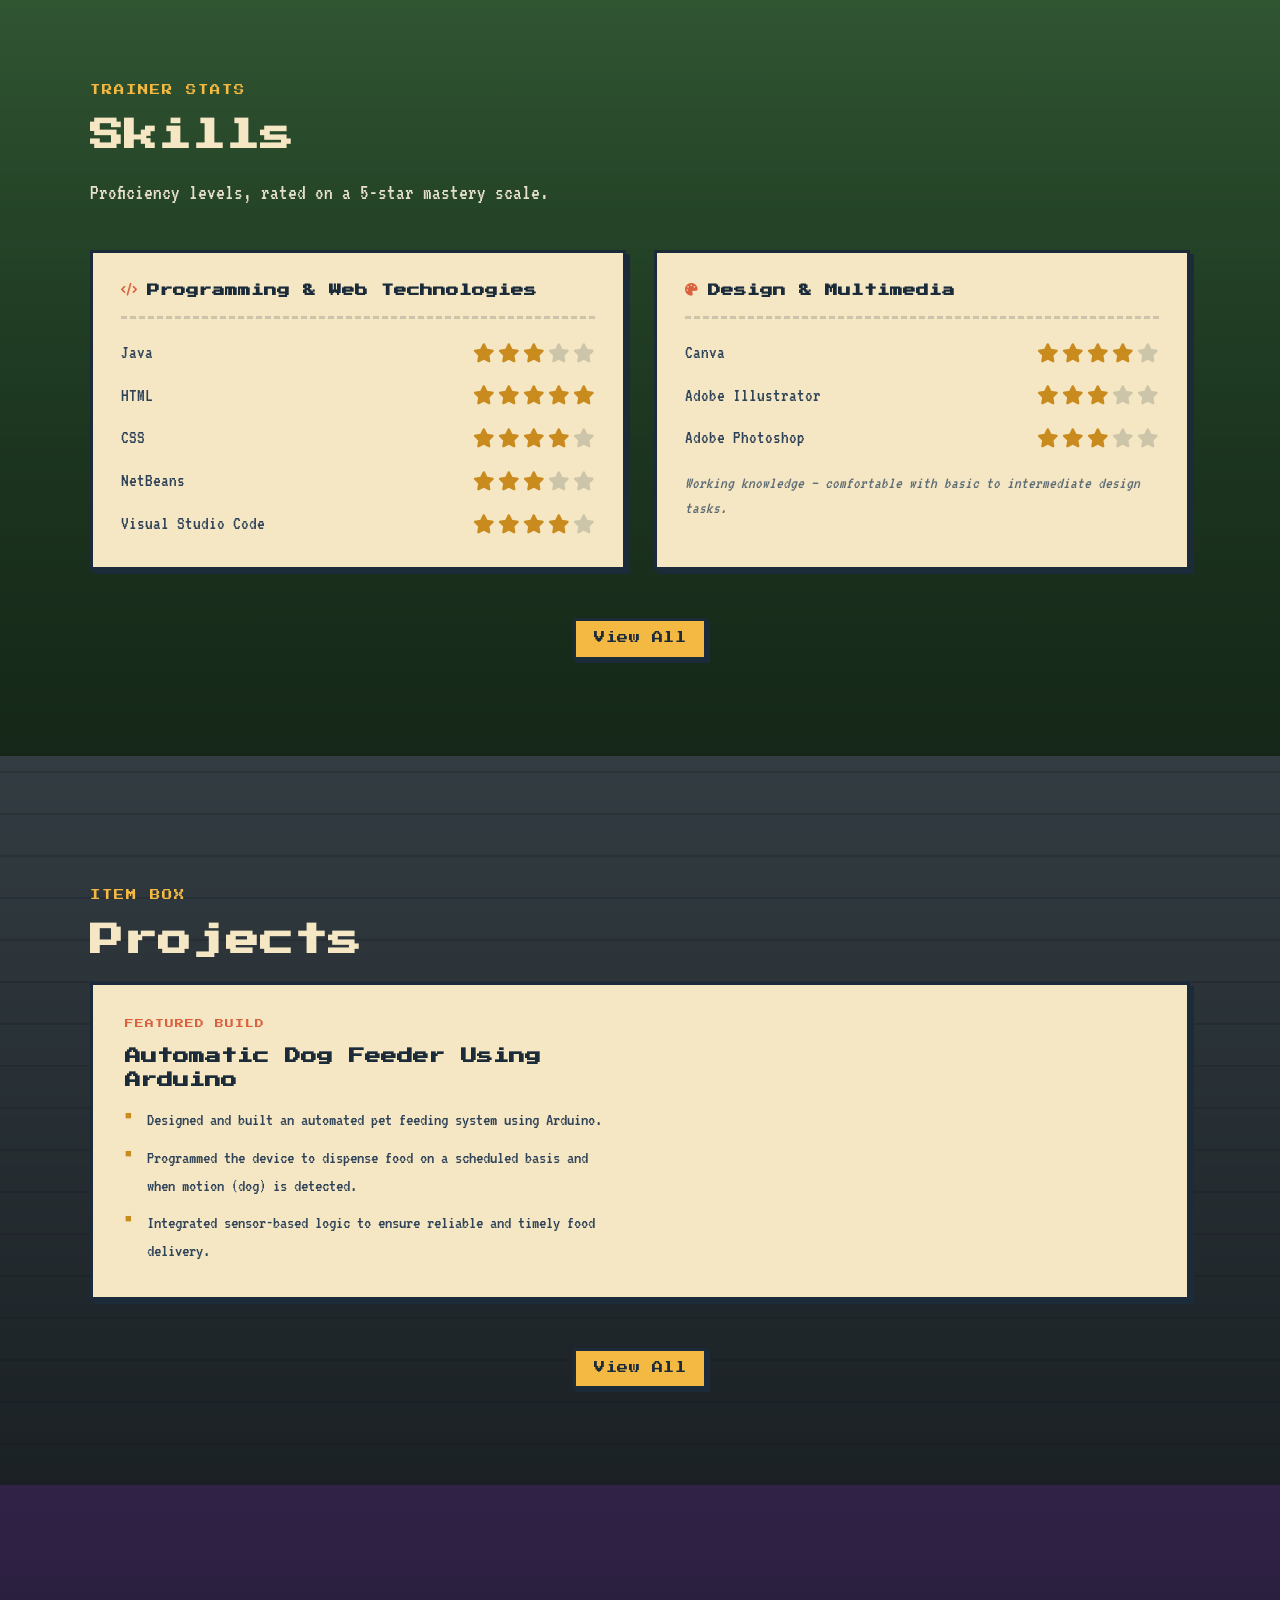
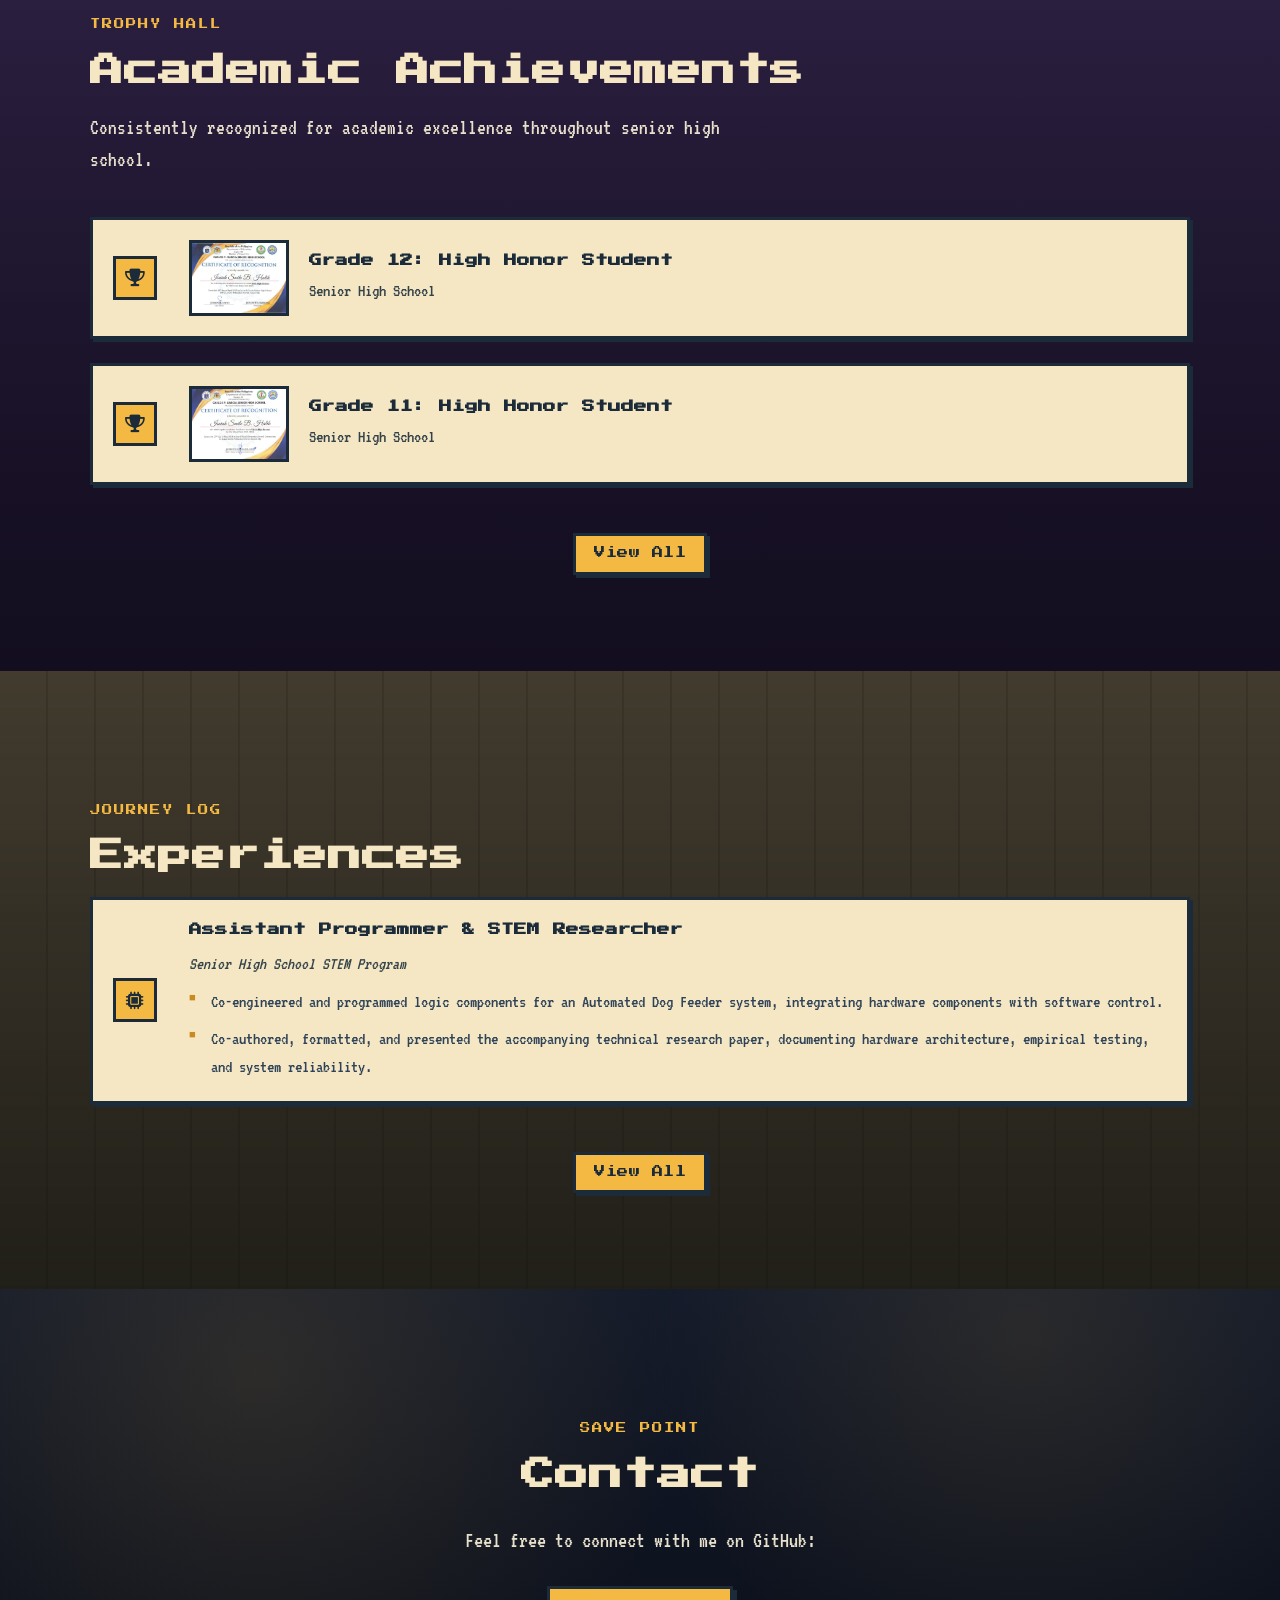
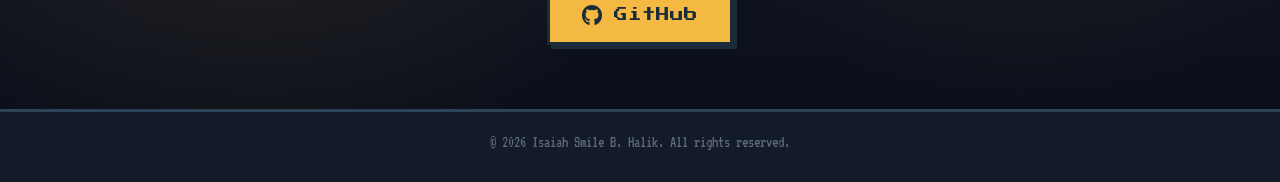
==== commit 0fdb5f9f: "fixed bug picture" ====
--- a/index.html
+++ b/index.html
@@ -48,7 +48,7 @@
         <div class="hero-grid">
           <div class="hero-portrait">
             <div class="portrait-frame">
-              <img src="Portfolio/pictures/mypic.jpg" alt="Isaiah Smile B. Halik profile photo" class="portrait-img">
+              <img src="Portfolio/Pictures/mypic.jpg" alt="Isaiah Smile B. Halik profile photo" class="portrait-img">
             </div>
             <div class="portrait-plate">LV. 01</div>
           </div>
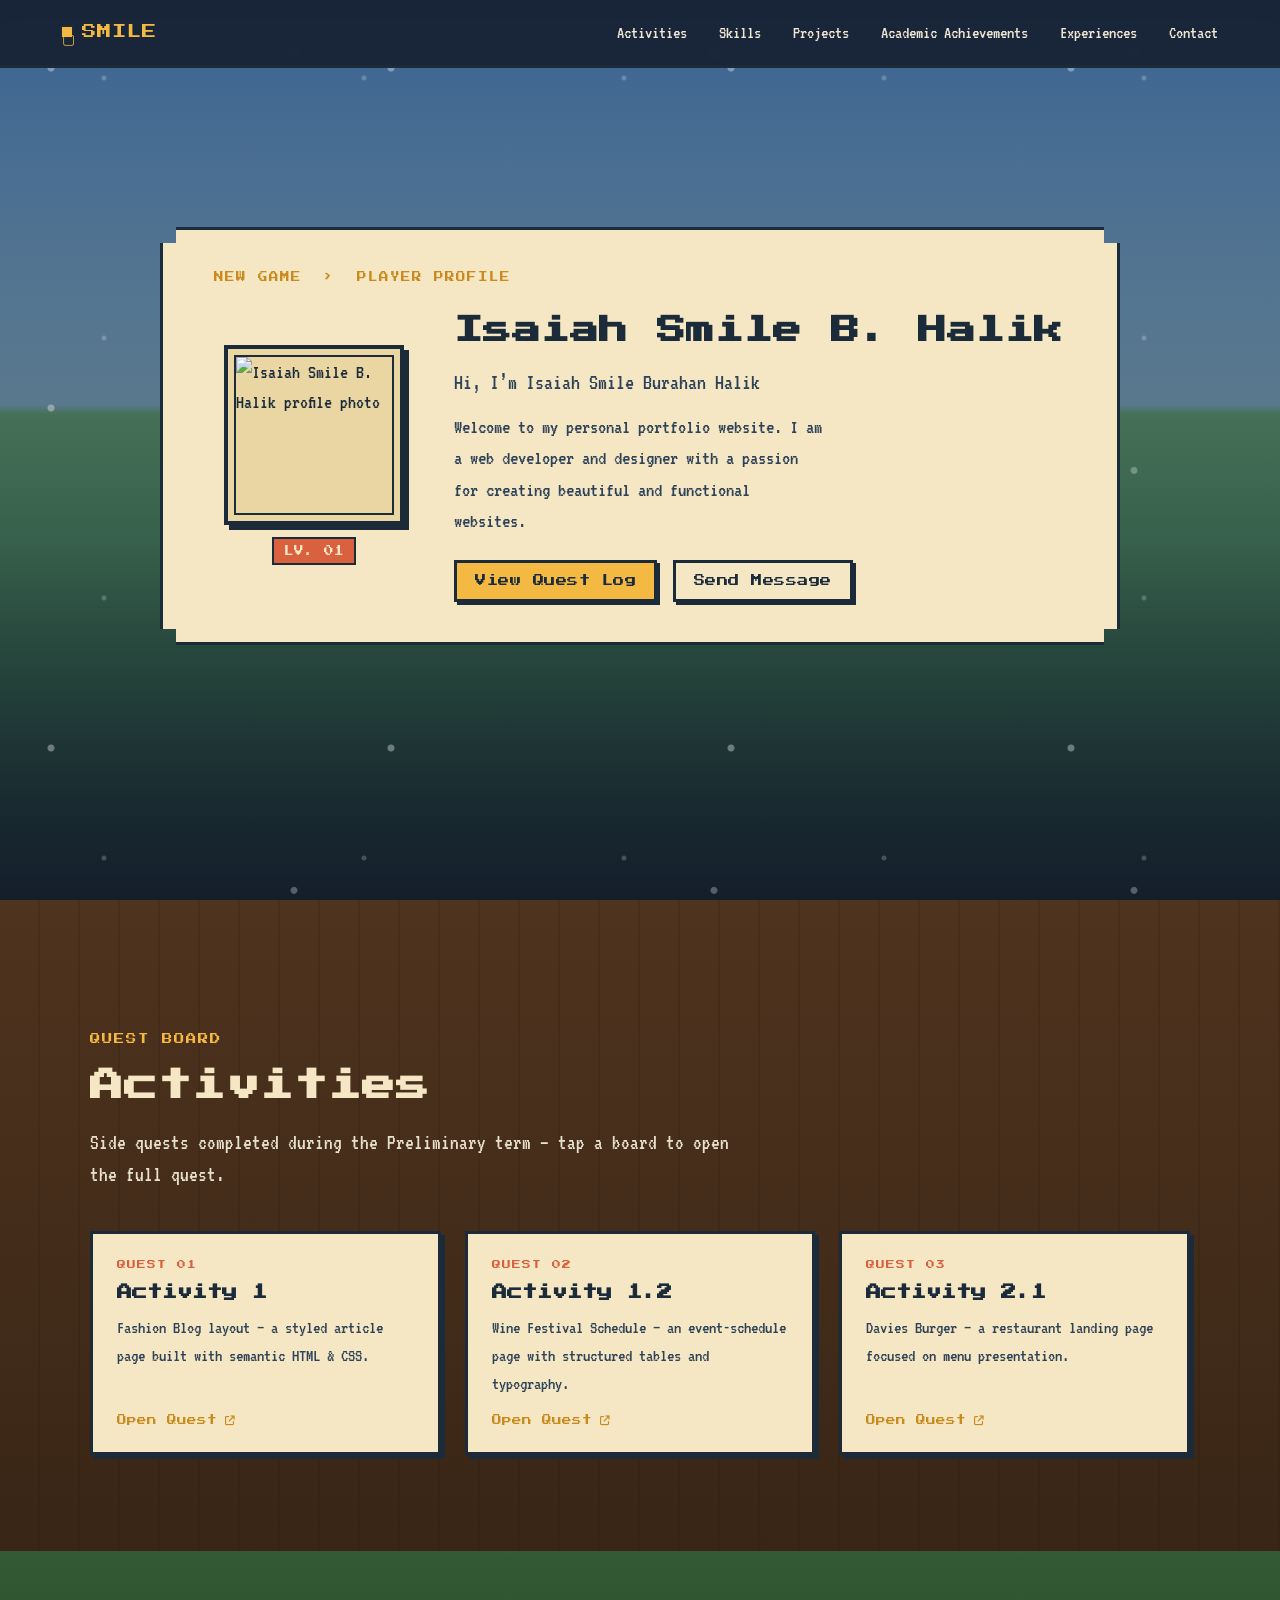
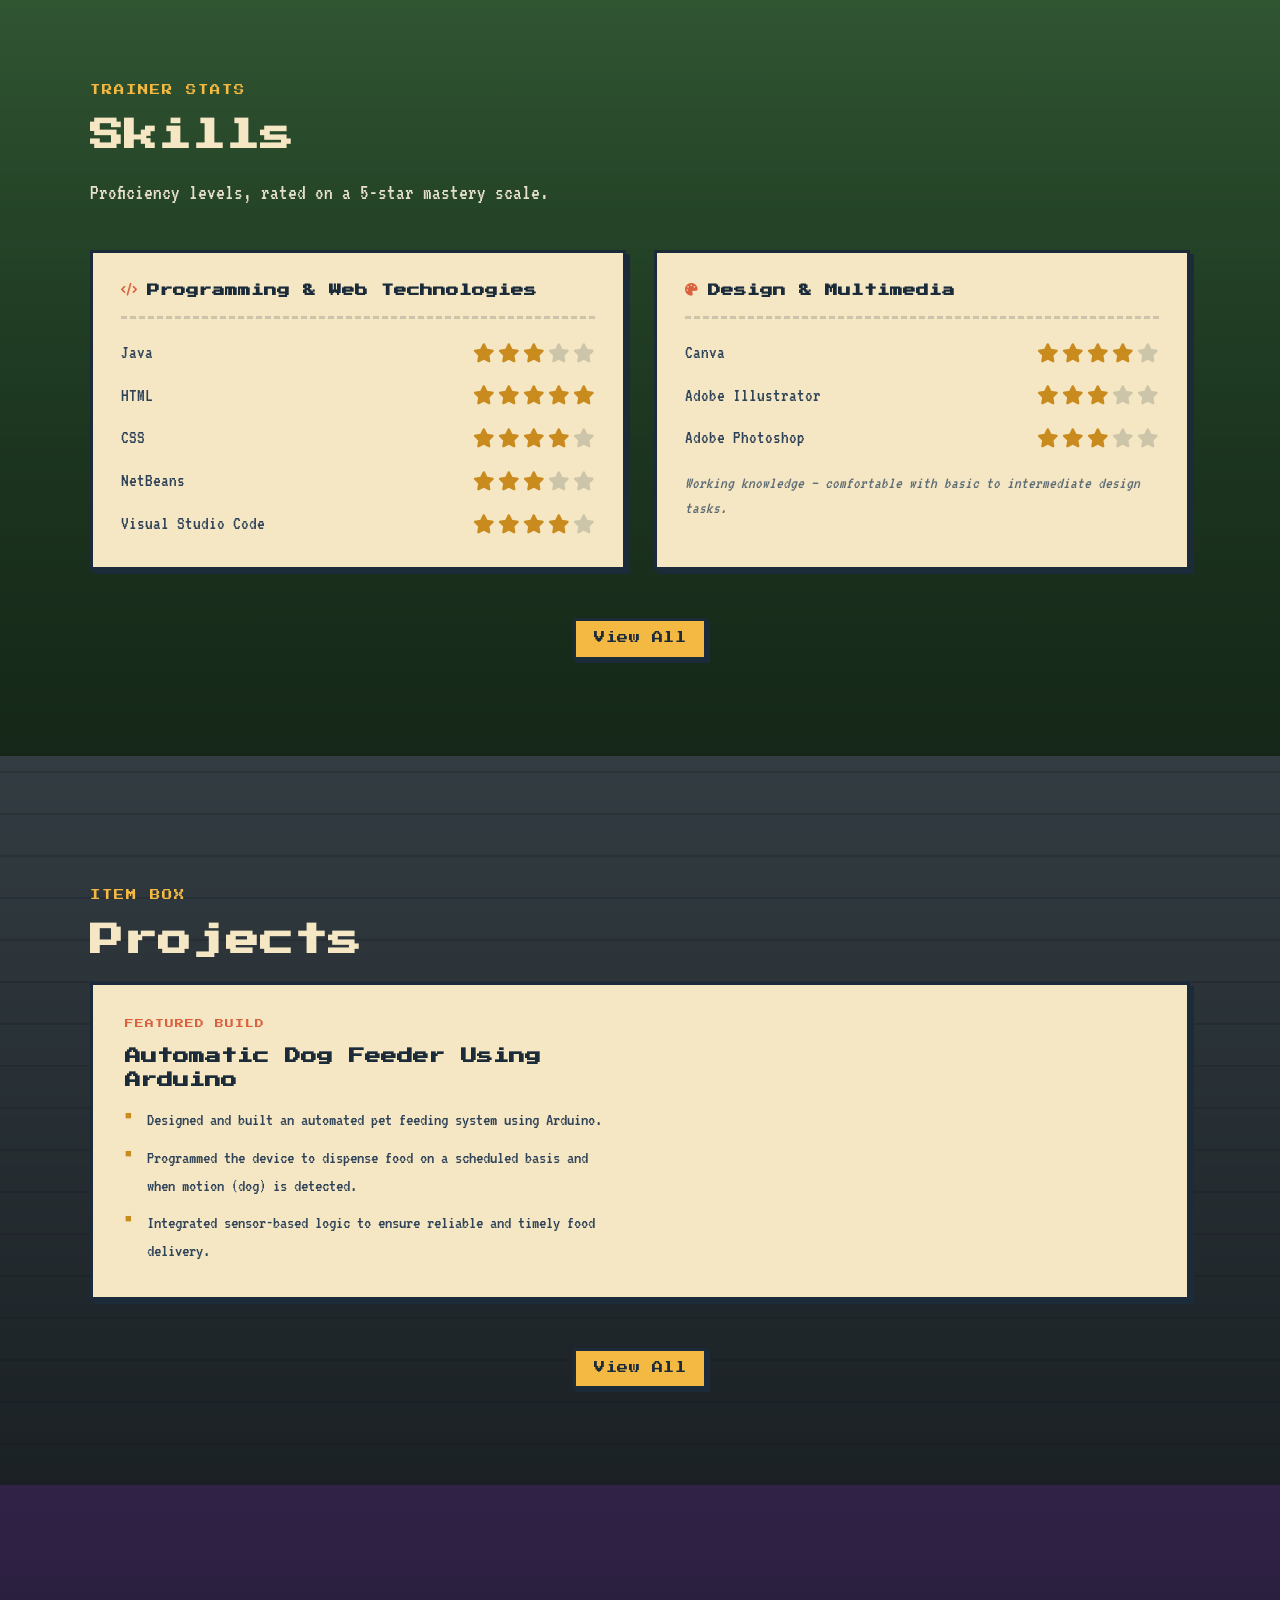
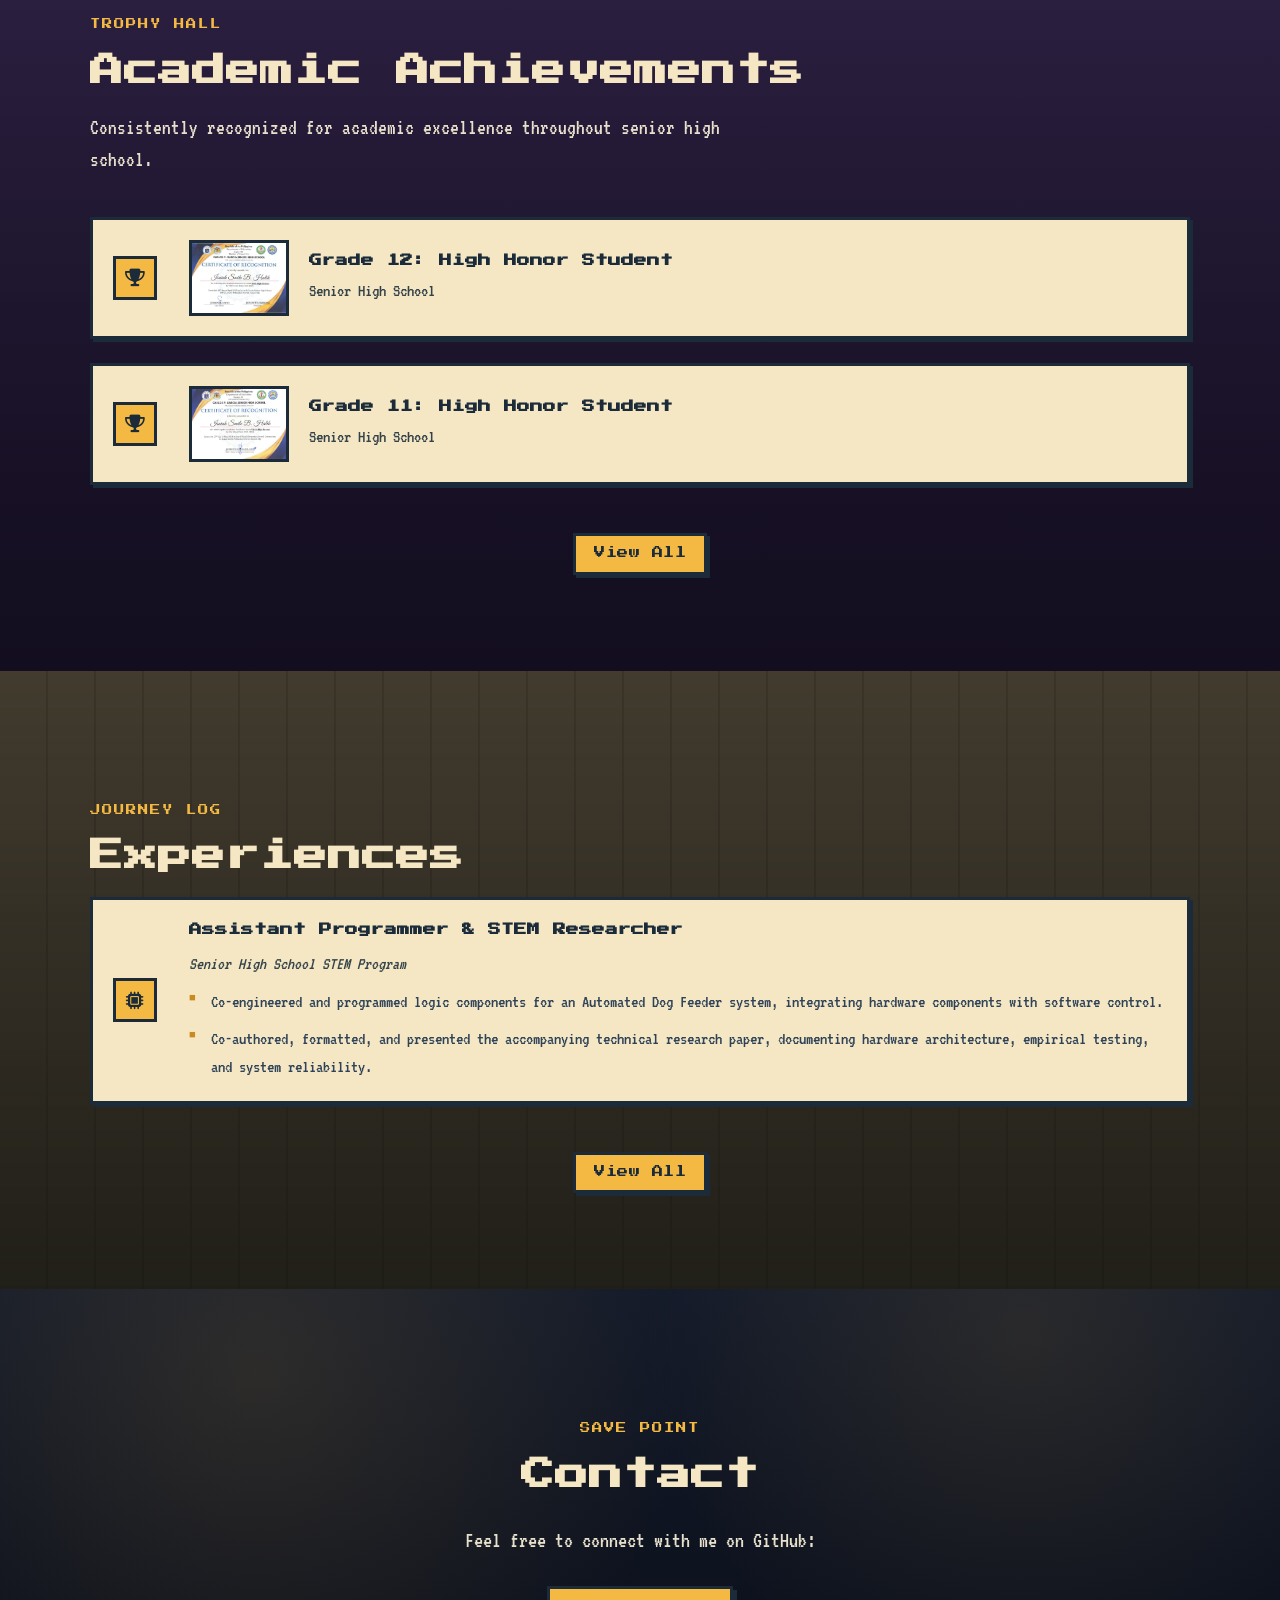
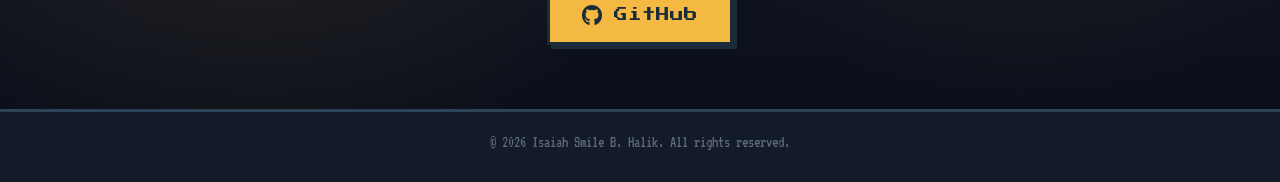
==== commit 78d8b852: "removed the debug please scroll." ====
--- a/index.html
+++ b/index.html
@@ -48,7 +48,7 @@
         <div class="hero-grid">
           <div class="hero-portrait">
             <div class="portrait-frame">
-              <img src="Portfolio/Pictures/mypic.jpg" alt="Isaiah Smile B. Halik profile photo" class="portrait-img">
+              <img src="Portfolio/pictures/mypic.jpg" alt="Isaiah Smile B. Halik profile photo" class="portrait-img">
             </div>
             <div class="portrait-plate">LV. 01</div>
           </div>
@@ -58,20 +58,16 @@
             <p class="hero-subheading">Hi, I&rsquo;m Isaiah Smile Burahan Halik</p>
             <p class="hero-body">Welcome to my personal portfolio website. I am a web developer and designer with a passion for creating beautiful and functional websites.</p>
             <div class="hero-actions">
-              <!-- FIXED: Changed href="#projects" to href="#activities" -->
               <a href="#activities" class="btn btn-primary">View Quest Log</a>
               <a href="#contact" class="btn btn-ghost">Send Message</a>
             </div>
           </div>
         </div>
       </div>
-      <div class="scroll-cue">Debug
-        <span>PRESS SCROLL</span>
-        <i class="fa-solid fa-chevron-down"></i>
-      </div>
-    </div>
-  </section>
-
+      <!-- The scroll-cue div used to be right here. Now it's gone! -->
+    </div>
+  </section>
+  
   <!-- ============ ACTIVITIES ============ -->
   <section class="activities" id="activities">
     <div class="section-inner">
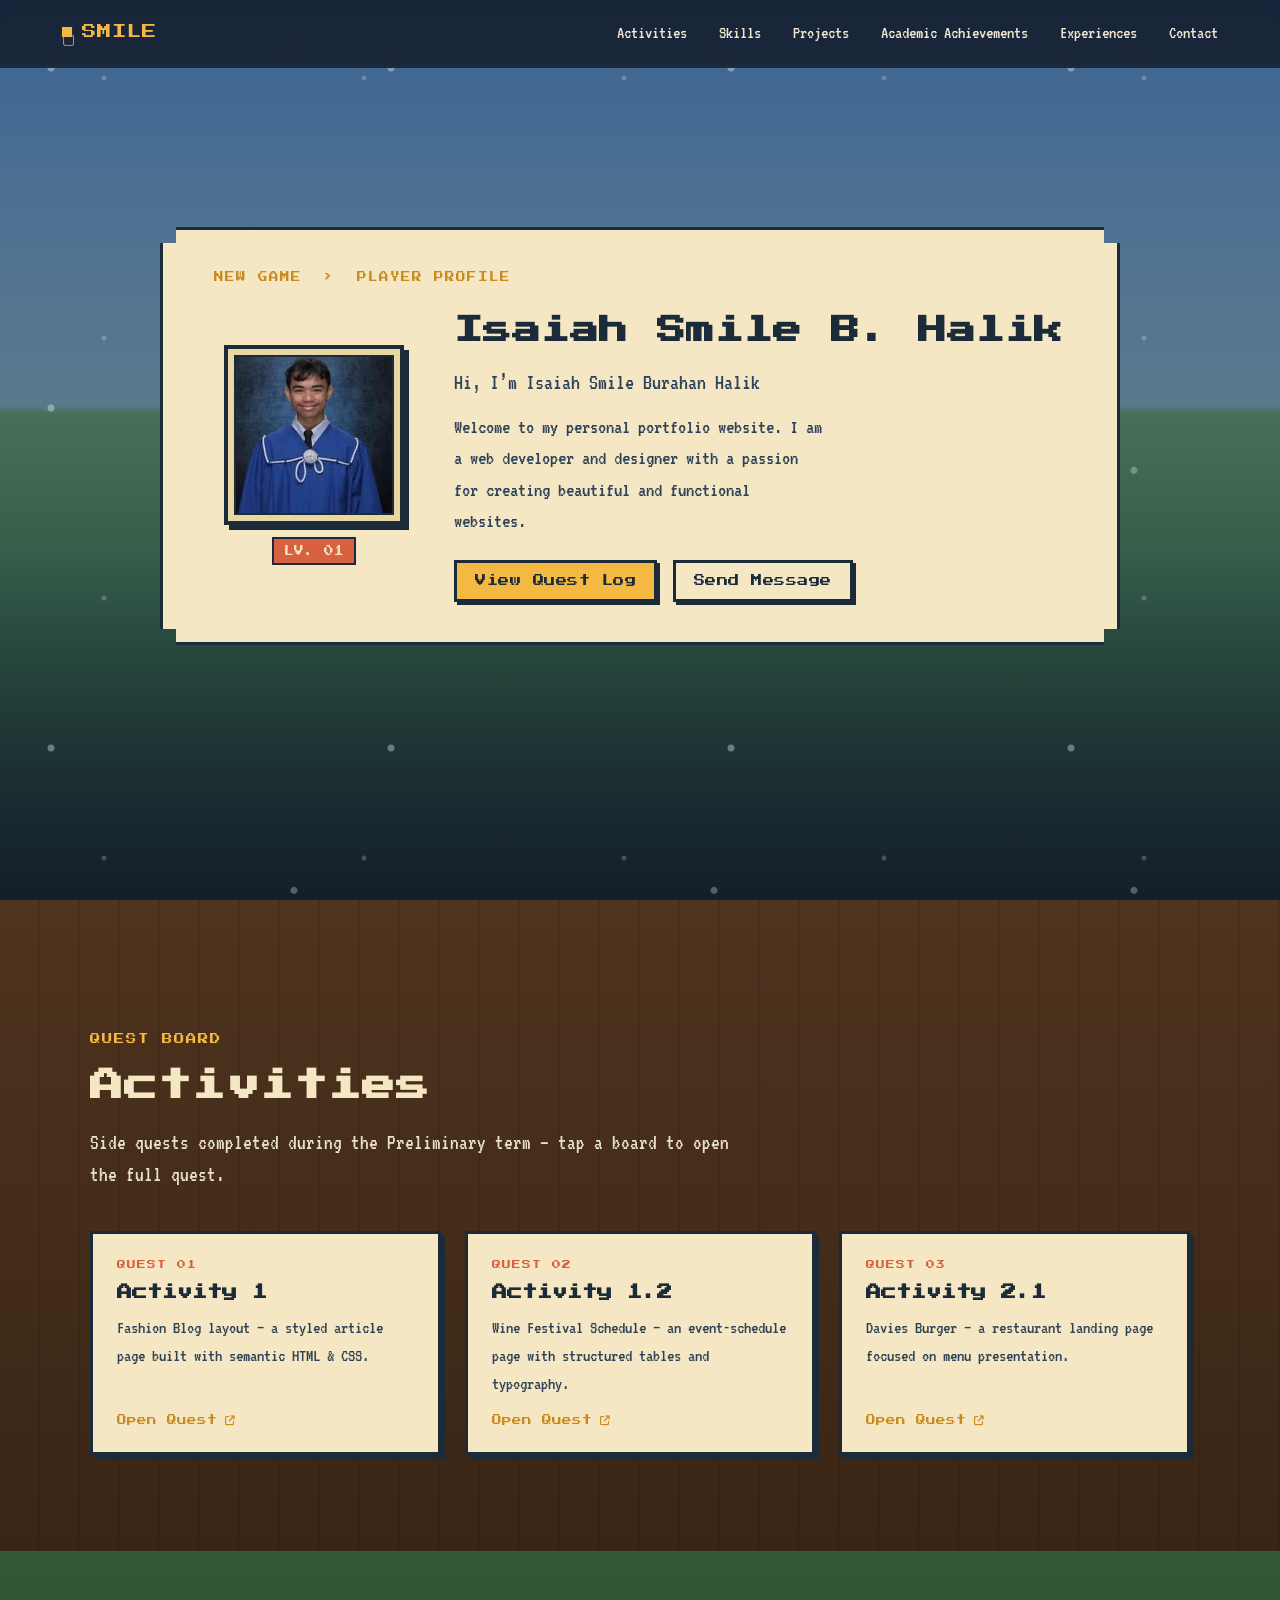
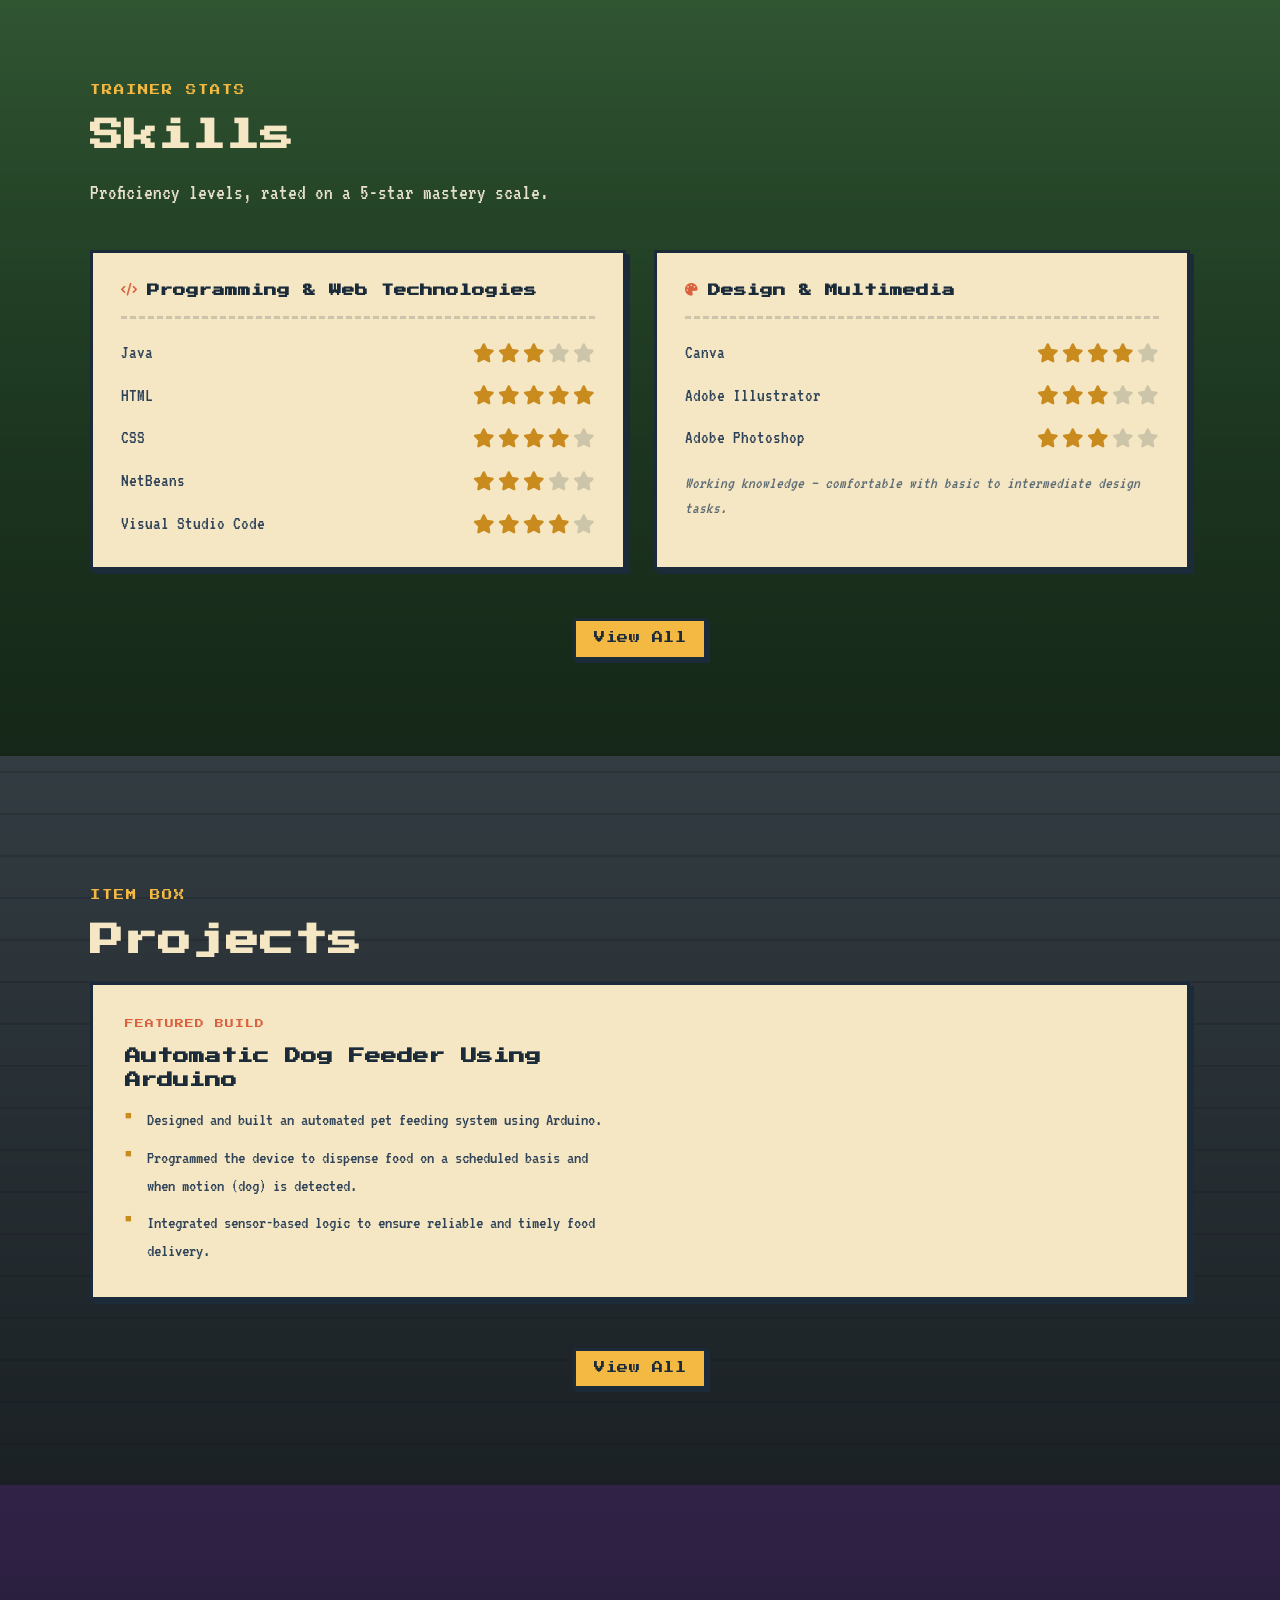
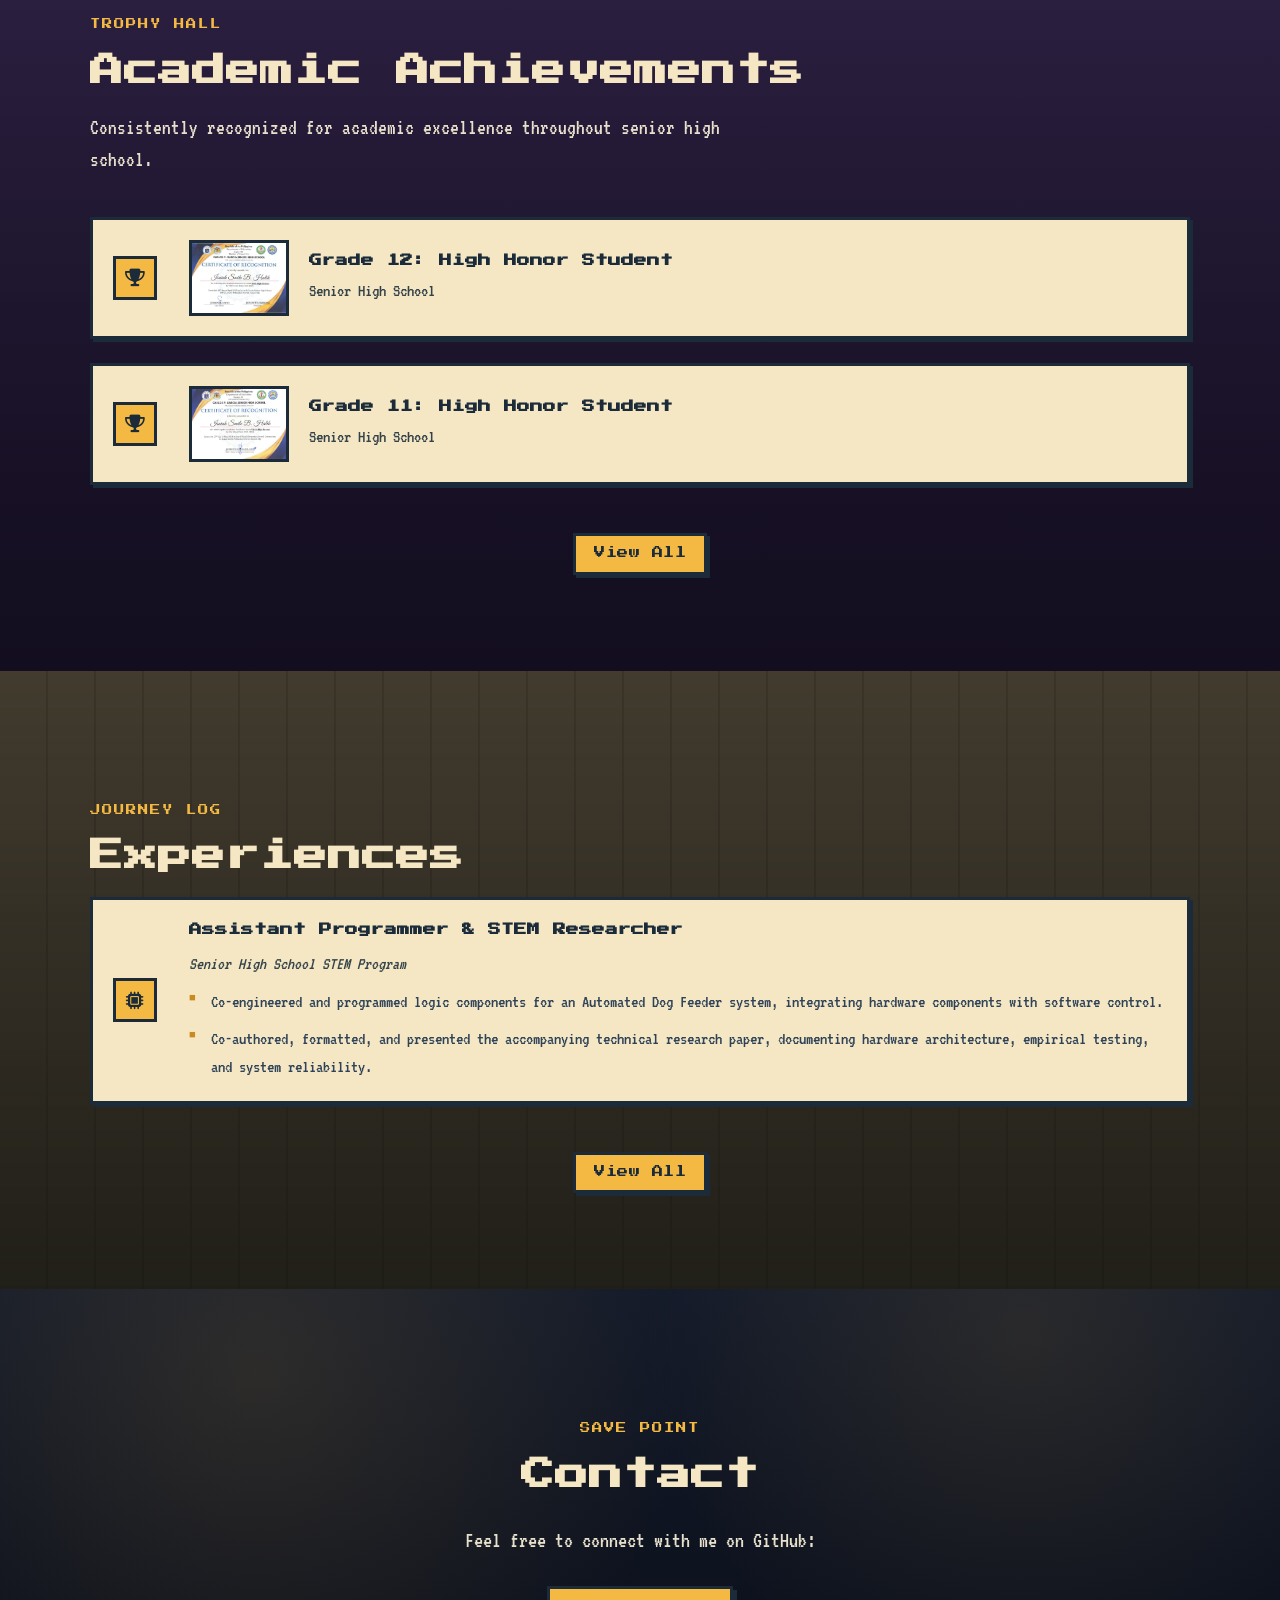
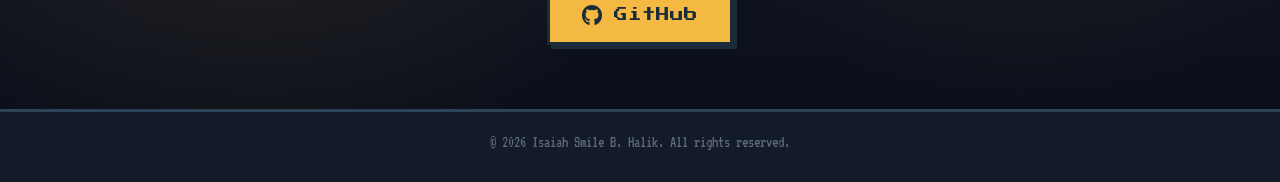
==== commit 058134d0: "revised the js and fixed picture error" ====
--- a/index.html
+++ b/index.html
@@ -48,7 +48,7 @@
         <div class="hero-grid">
           <div class="hero-portrait">
             <div class="portrait-frame">
-              <img src="Portfolio/pictures/mypic.jpg" alt="Isaiah Smile B. Halik profile photo" class="portrait-img">
+              <img src="Portfolio/Pictures/mypic.jpg" alt="Isaiah Smile B. Halik profile photo" class="portrait-img">
             </div>
             <div class="portrait-plate">LV. 01</div>
           </div>
@@ -67,7 +67,7 @@
       <!-- The scroll-cue div used to be right here. Now it's gone! -->
     </div>
   </section>
-  
+
   <!-- ============ ACTIVITIES ============ -->
   <section class="activities" id="activities">
     <div class="section-inner">
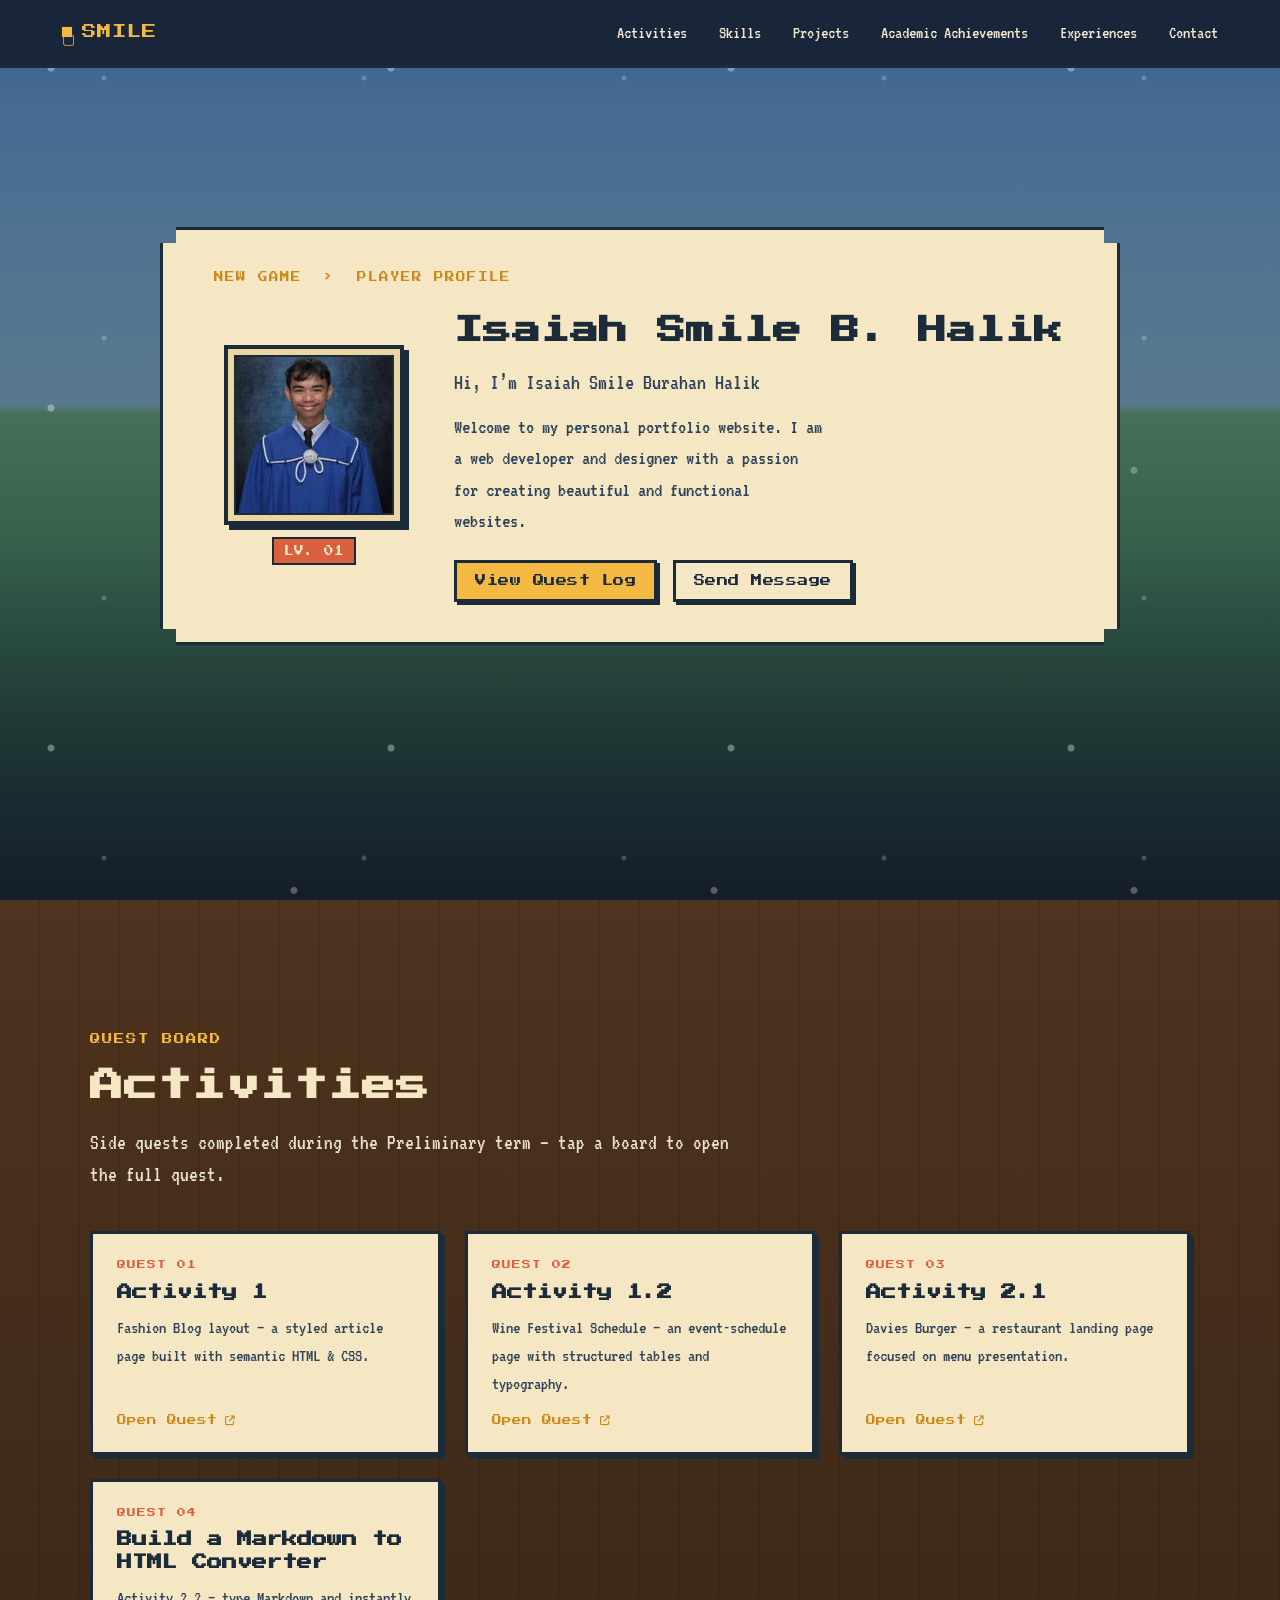
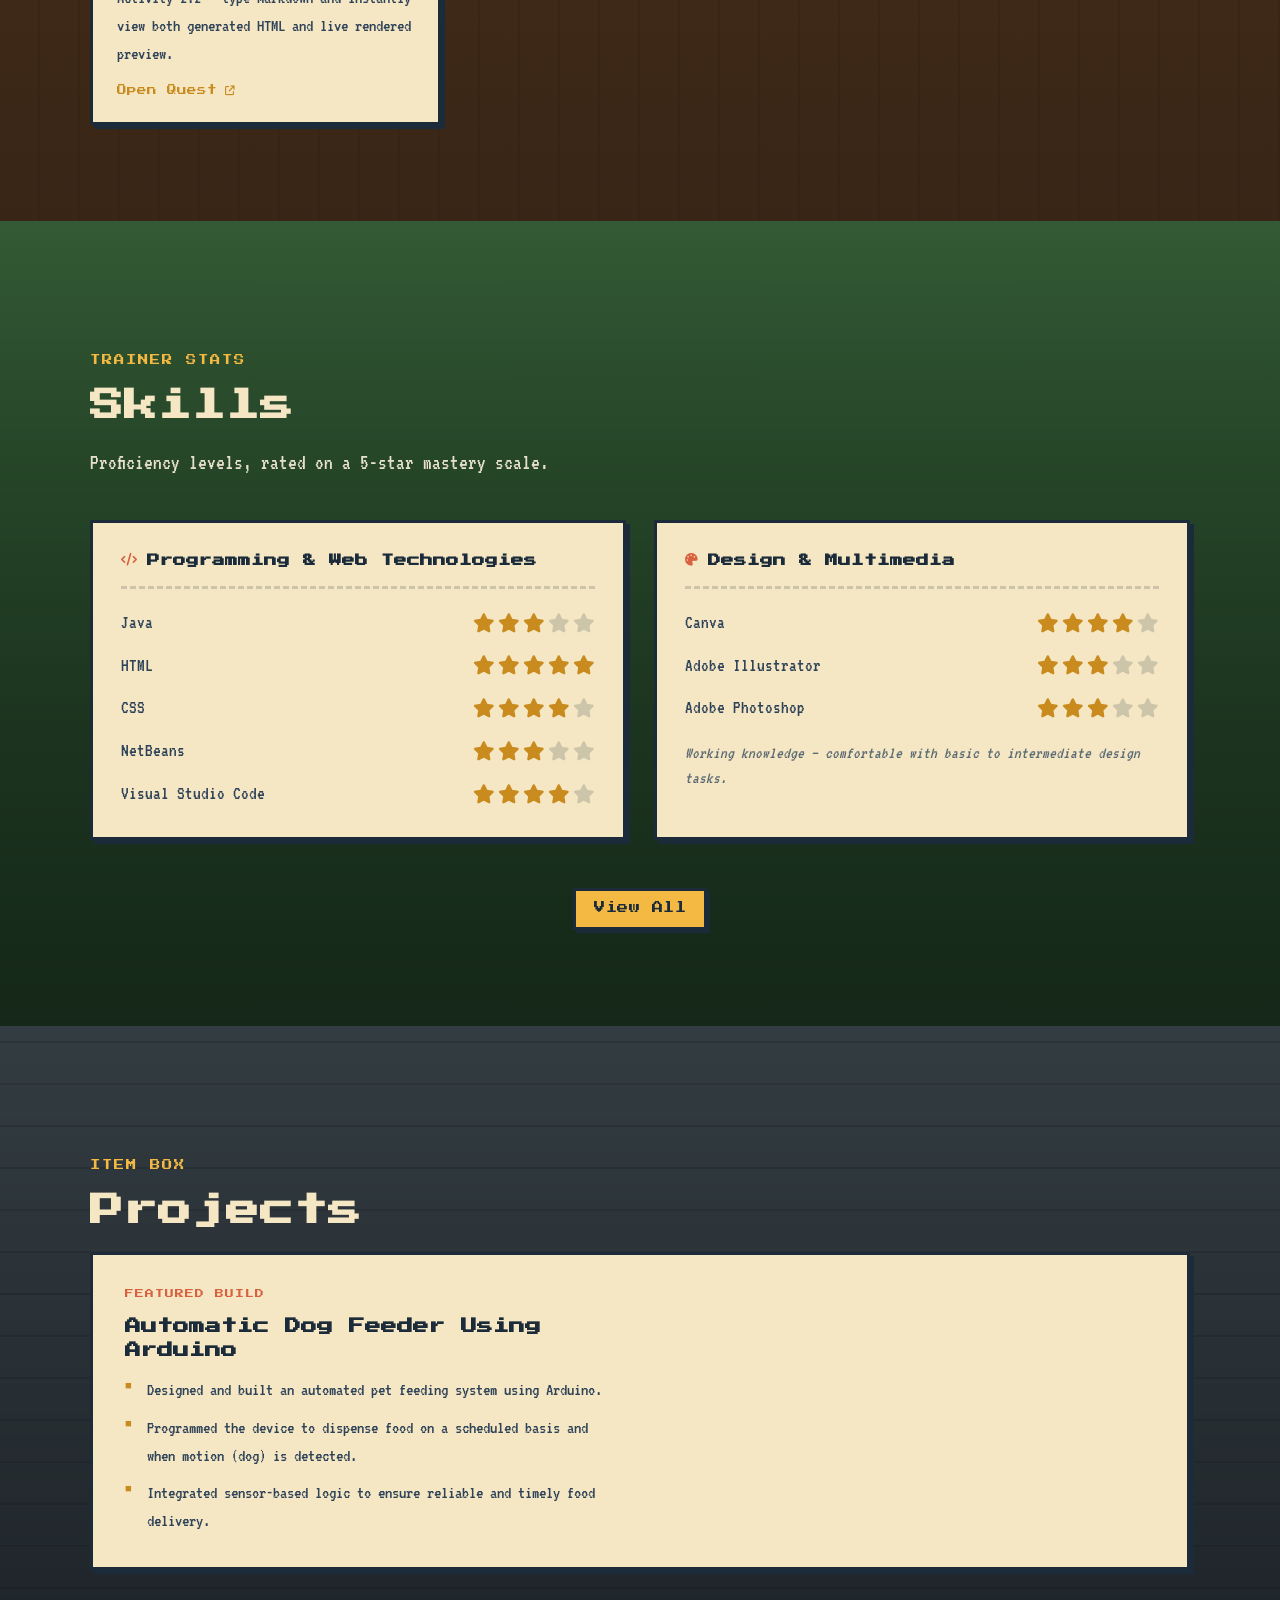
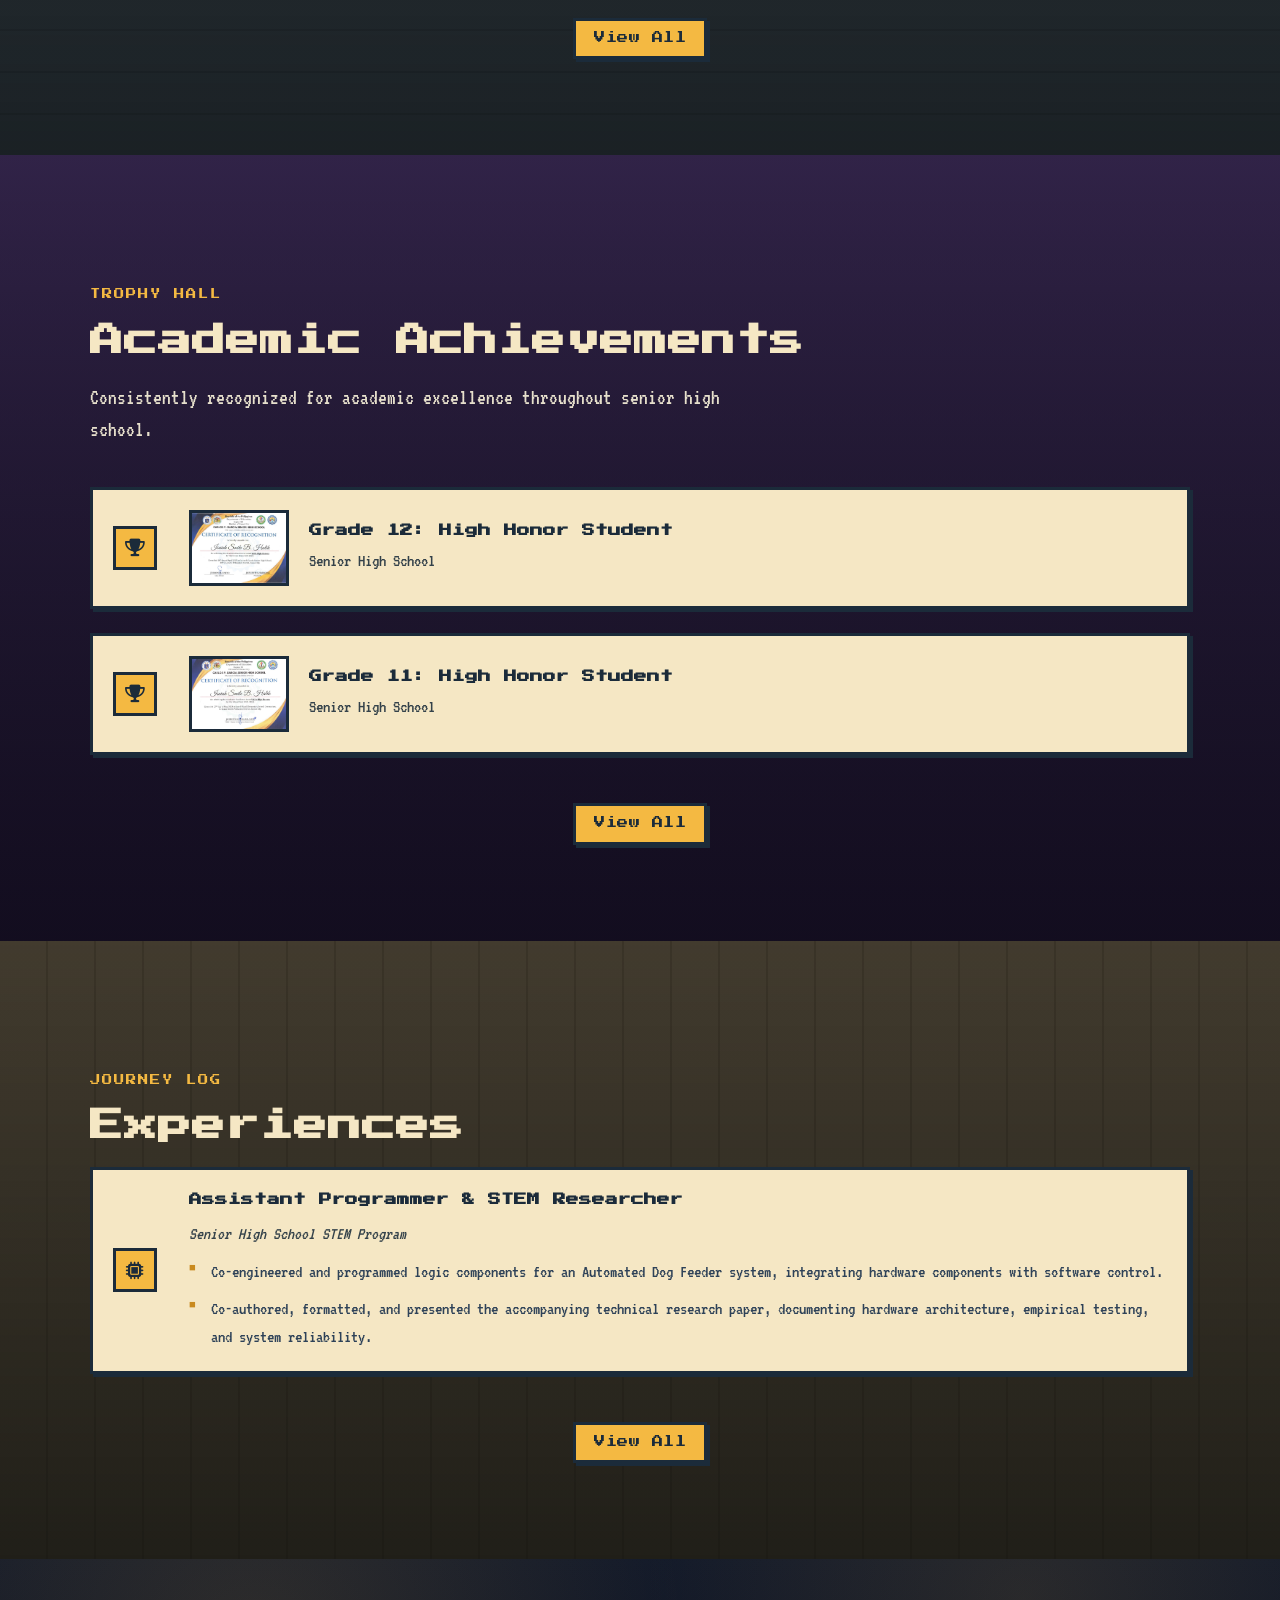
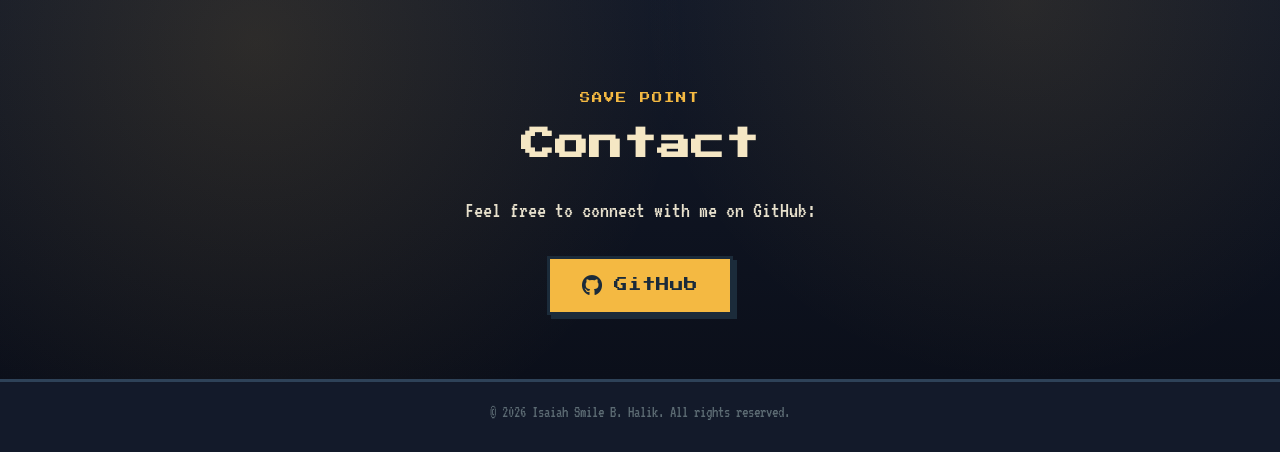
==== commit f22bf69d: "Add Activity 2.2 card and markdown converter page Co-authored-by: ihalik250000000758-blip <221678647" ====
--- a/index.html
+++ b/index.html
@@ -95,6 +95,13 @@
           <div class="quest-tag">QUEST 03</div>
           <h3 class="quest-title">Activity 2.1</h3>
           <p class="quest-desc">Davies Burger &mdash; a restaurant landing page focused on menu presentation.</p>
+          <span class="quest-link">Open Quest <i class="fa-solid fa-arrow-up-right-from-square"></i></span>
+        </a>
+
+        <a class="quest-card" href="https://ihalik000000000758-blip.github.io/Prelim/HTML_Activity/BuildAMarkdowntoHTMLConverter" target="_blank" rel="noopener noreferrer">
+          <div class="quest-tag">QUEST 04</div>
+          <h3 class="quest-title">Build a Markdown to HTML Converter</h3>
+          <p class="quest-desc">Activity 2.2 &mdash; type Markdown and instantly view both generated HTML and live rendered preview.</p>
           <span class="quest-link">Open Quest <i class="fa-solid fa-arrow-up-right-from-square"></i></span>
         </a>
 
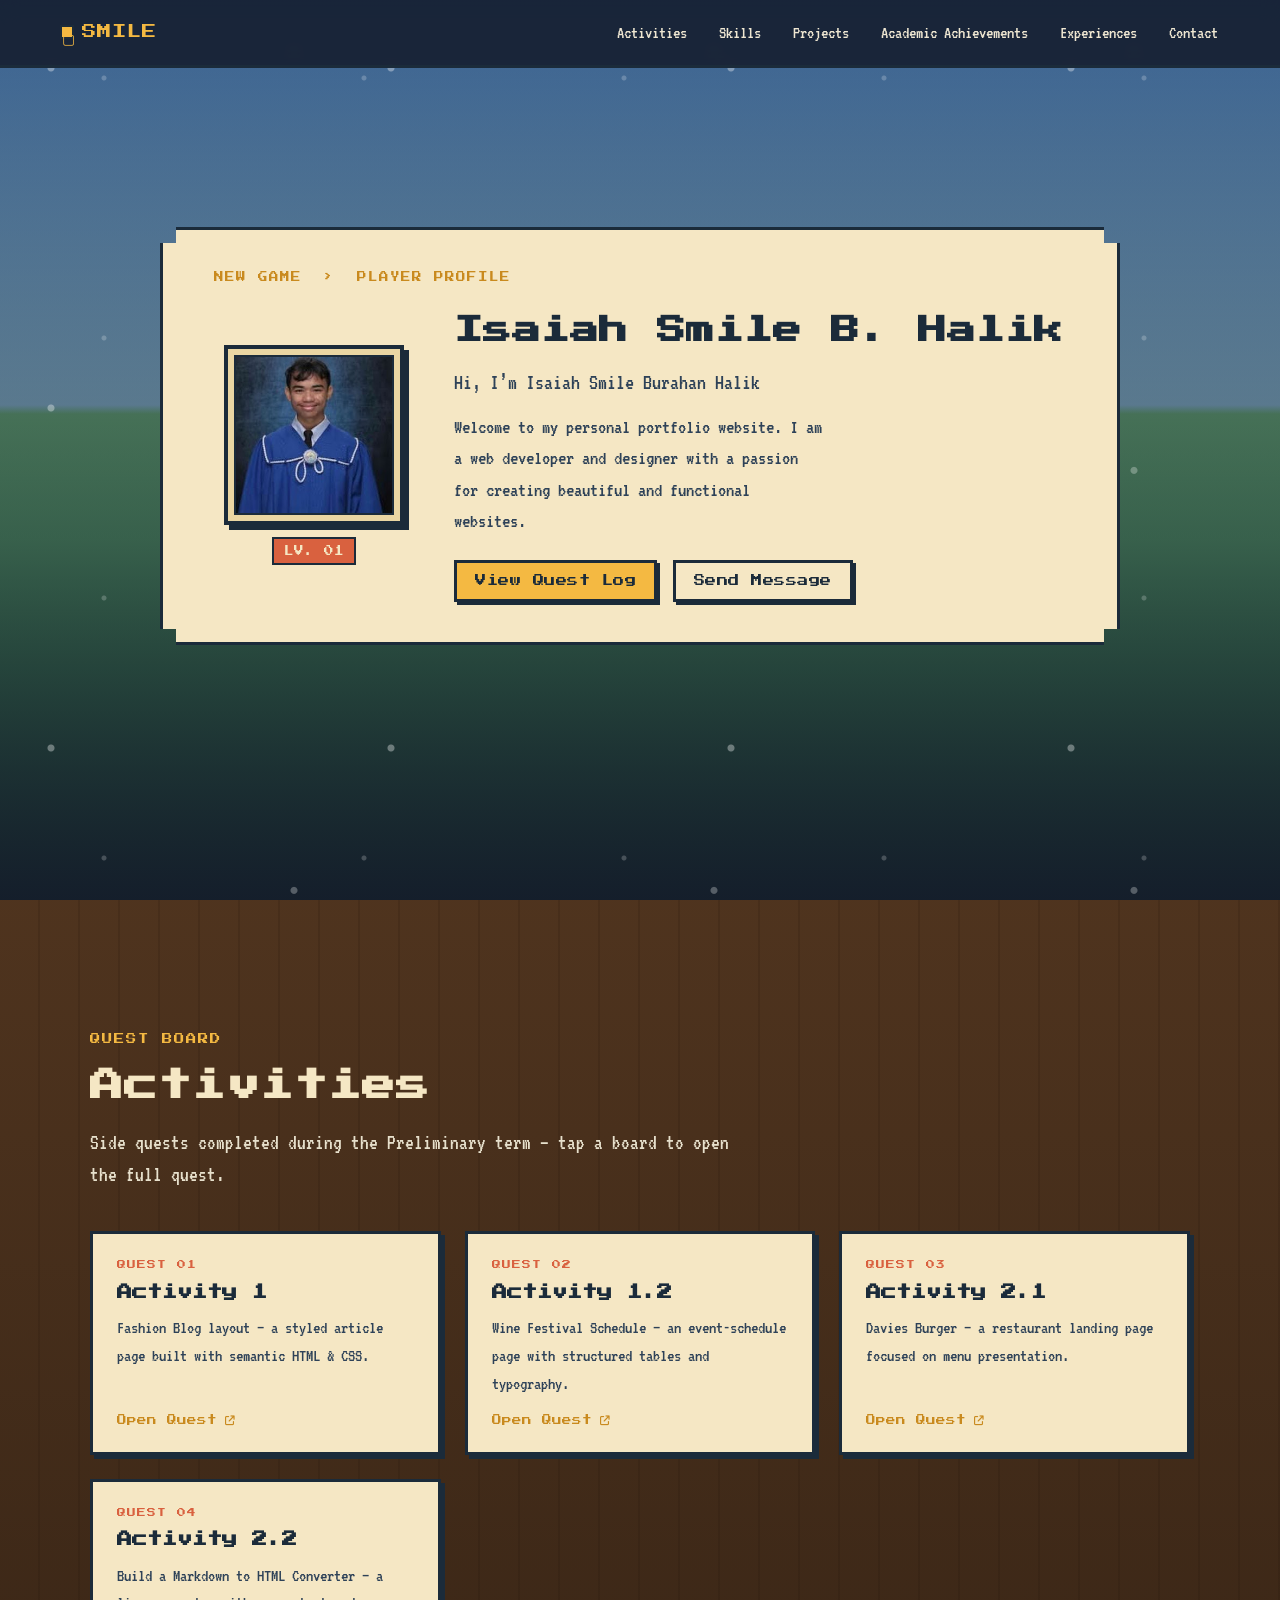
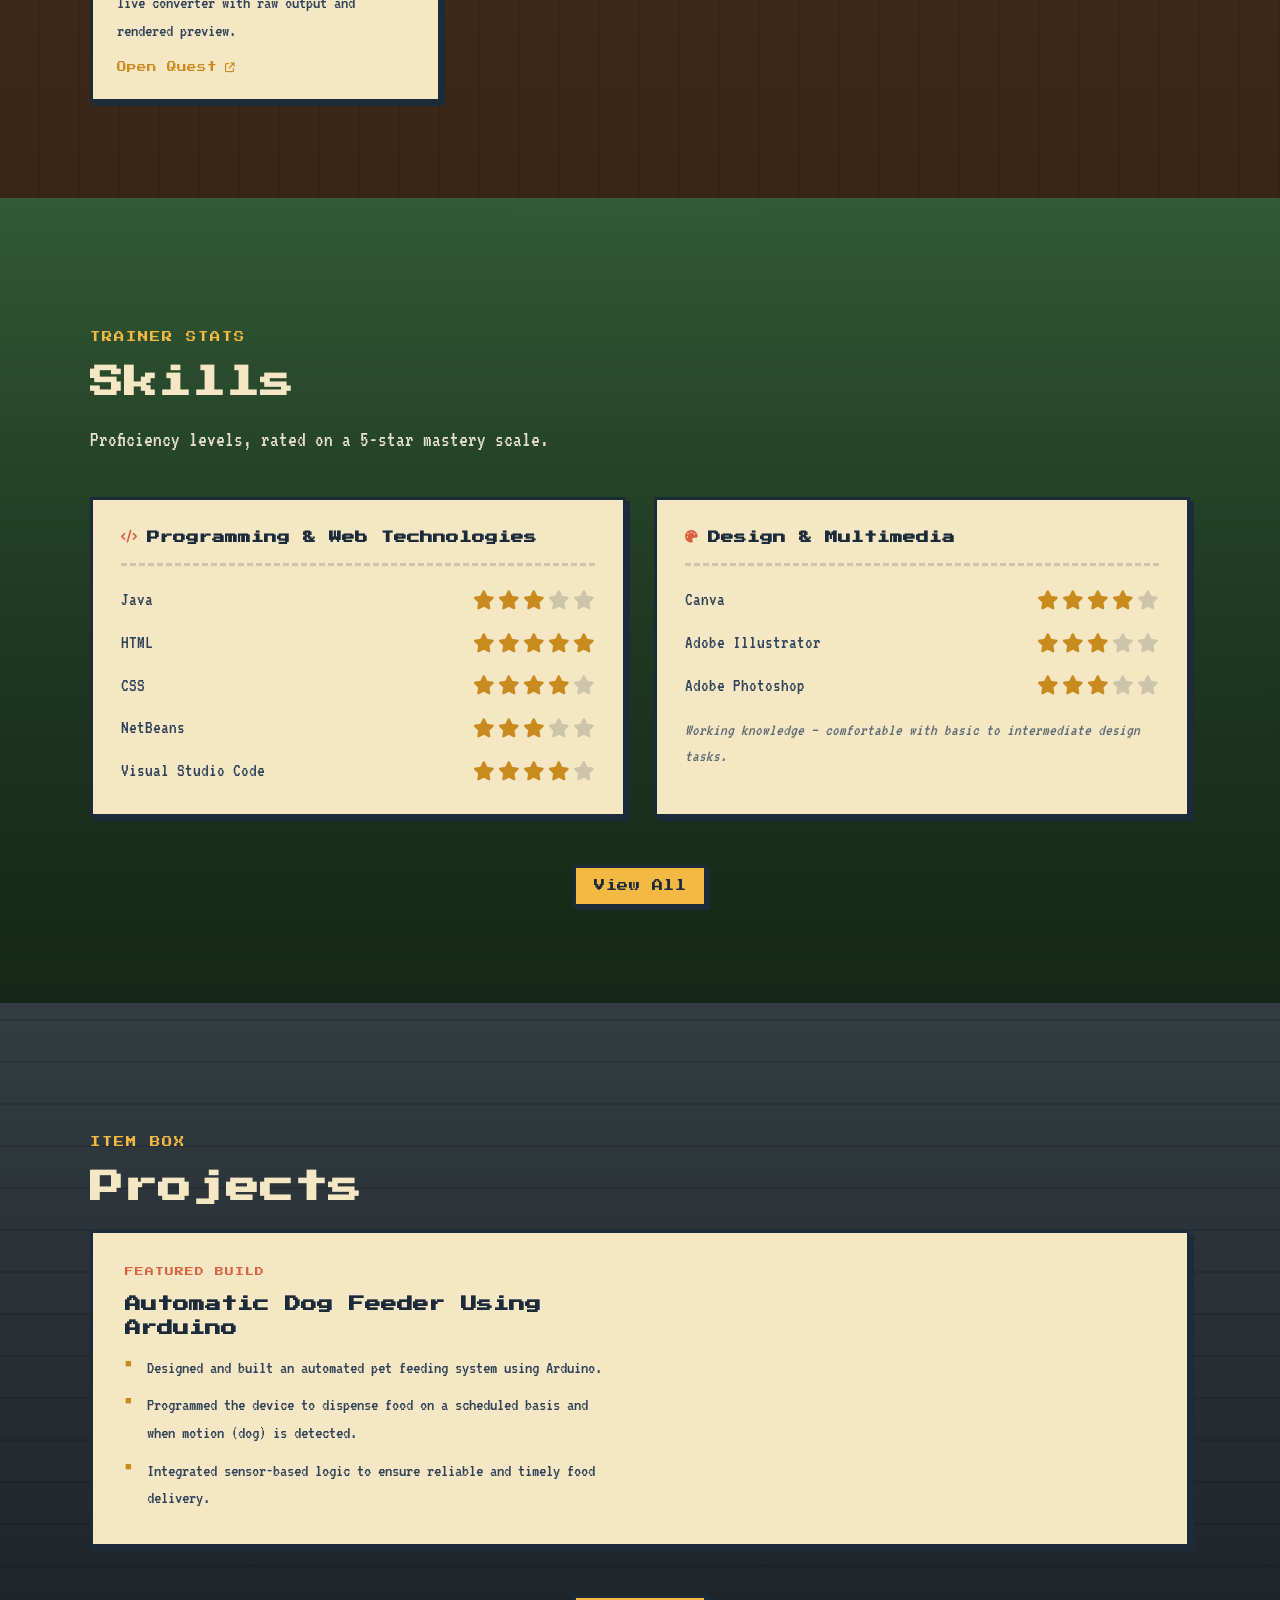
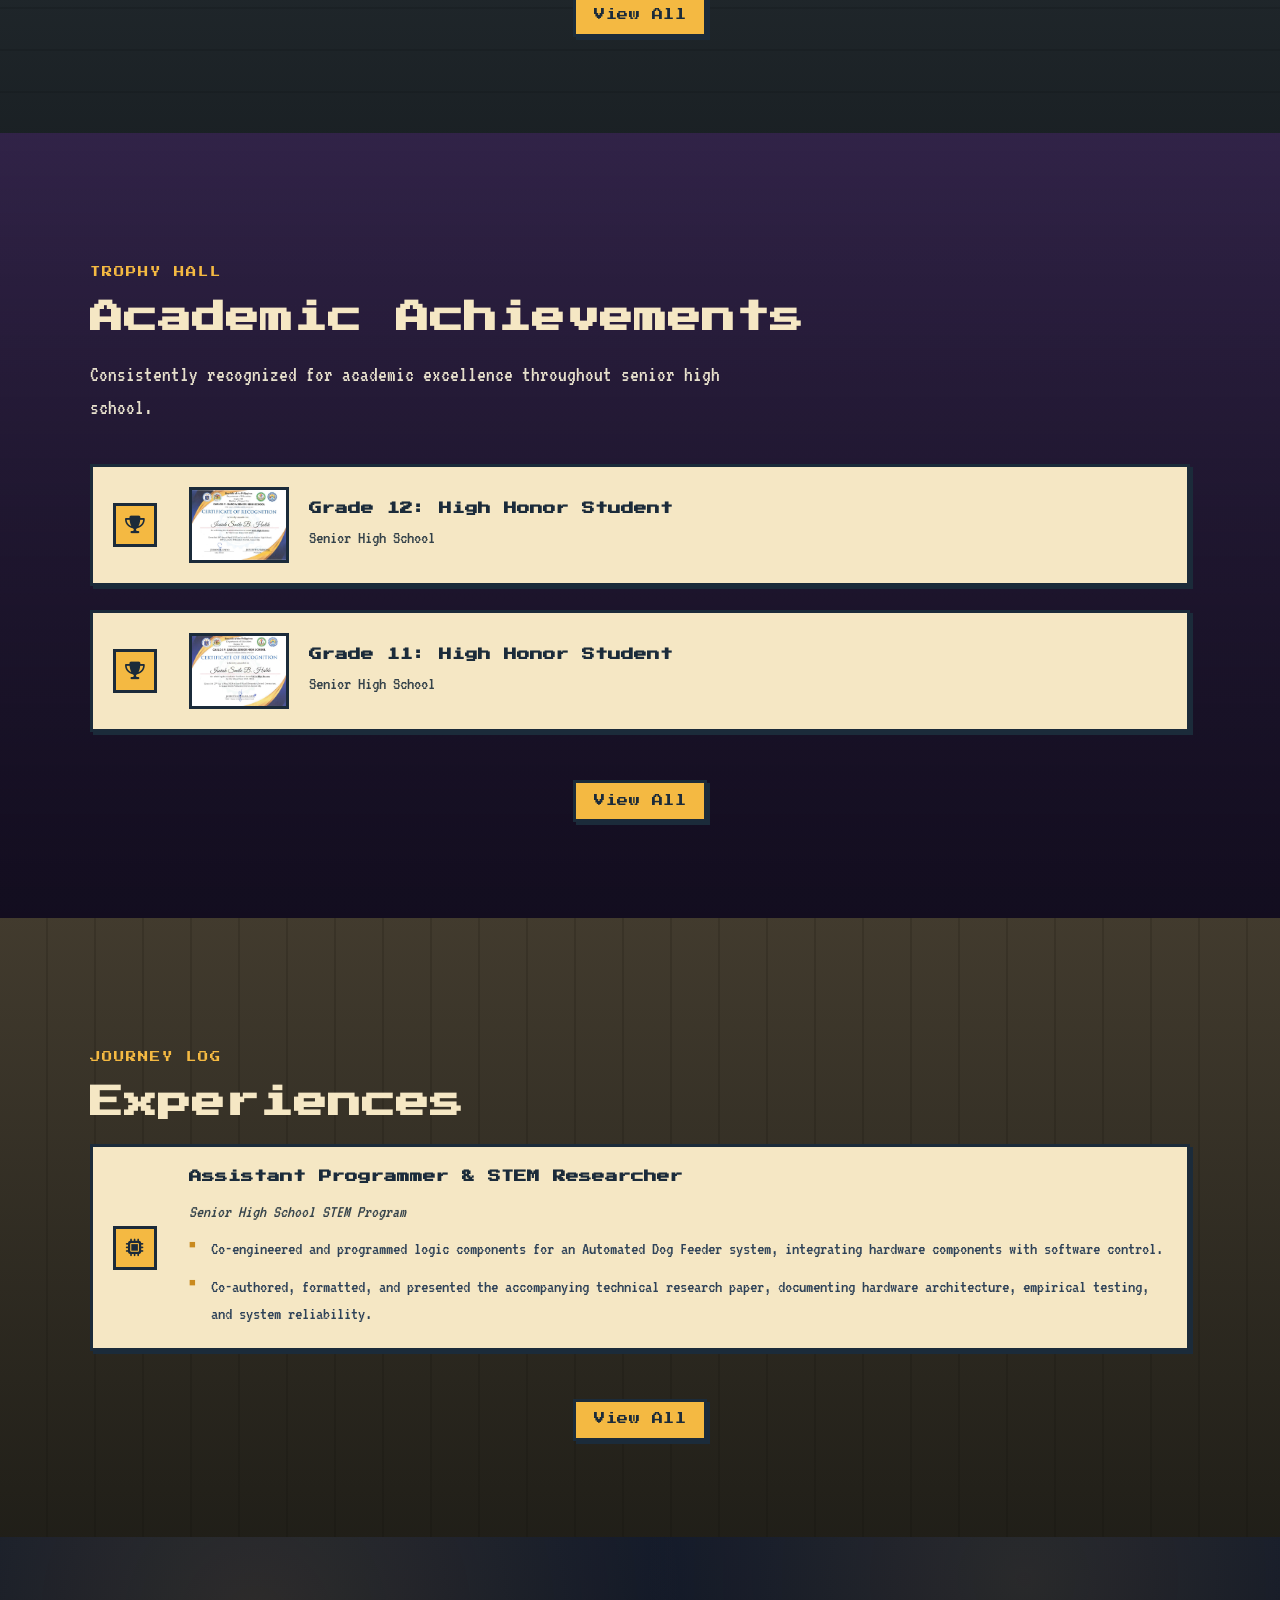
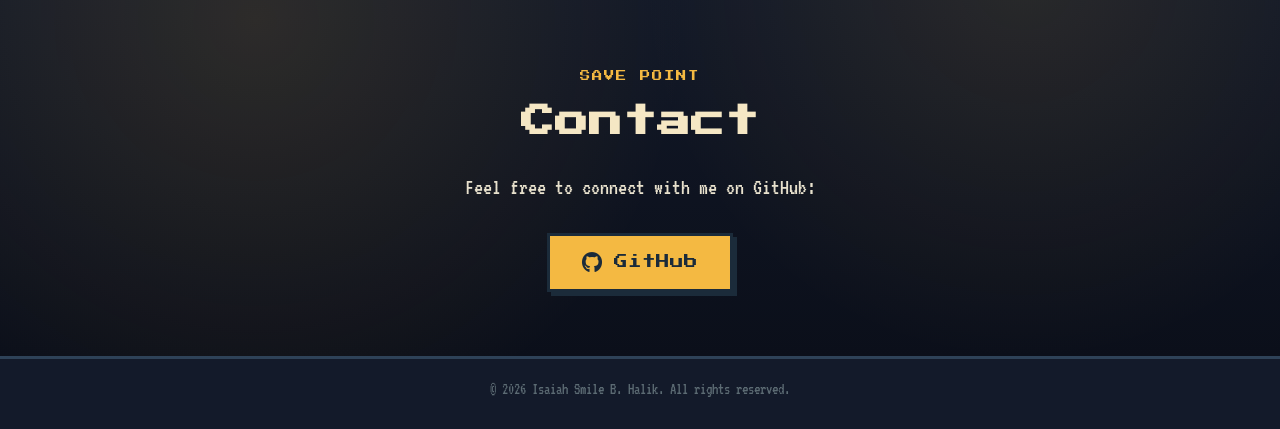
==== commit 72a72df4: "updated html,css,json. Added new activity 2.2 html,css,json." ====
--- a/index.html
+++ b/index.html
@@ -97,11 +97,10 @@
           <p class="quest-desc">Davies Burger &mdash; a restaurant landing page focused on menu presentation.</p>
           <span class="quest-link">Open Quest <i class="fa-solid fa-arrow-up-right-from-square"></i></span>
         </a>
-
-        <a class="quest-card" href="https://ihalik000000000758-blip.github.io/Prelim/HTML_Activity/BuildAMarkdowntoHTMLConverter" target="_blank" rel="noopener noreferrer">
+        <a class="quest-card" href="https://ihalik250000000758-blip.github.io/Prelim/HTML_Activity/BuildAMarkdowntoHTMLConverter" target="_blank" rel="noopener noreferrer">
           <div class="quest-tag">QUEST 04</div>
-          <h3 class="quest-title">Build a Markdown to HTML Converter</h3>
-          <p class="quest-desc">Activity 2.2 &mdash; type Markdown and instantly view both generated HTML and live rendered preview.</p>
+          <h3 class="quest-title">Activity 2.2</h3>
+          <p class="quest-desc">Build a Markdown to HTML Converter &mdash; a live converter with raw output and rendered preview.</p>
           <span class="quest-link">Open Quest <i class="fa-solid fa-arrow-up-right-from-square"></i></span>
         </a>
 
